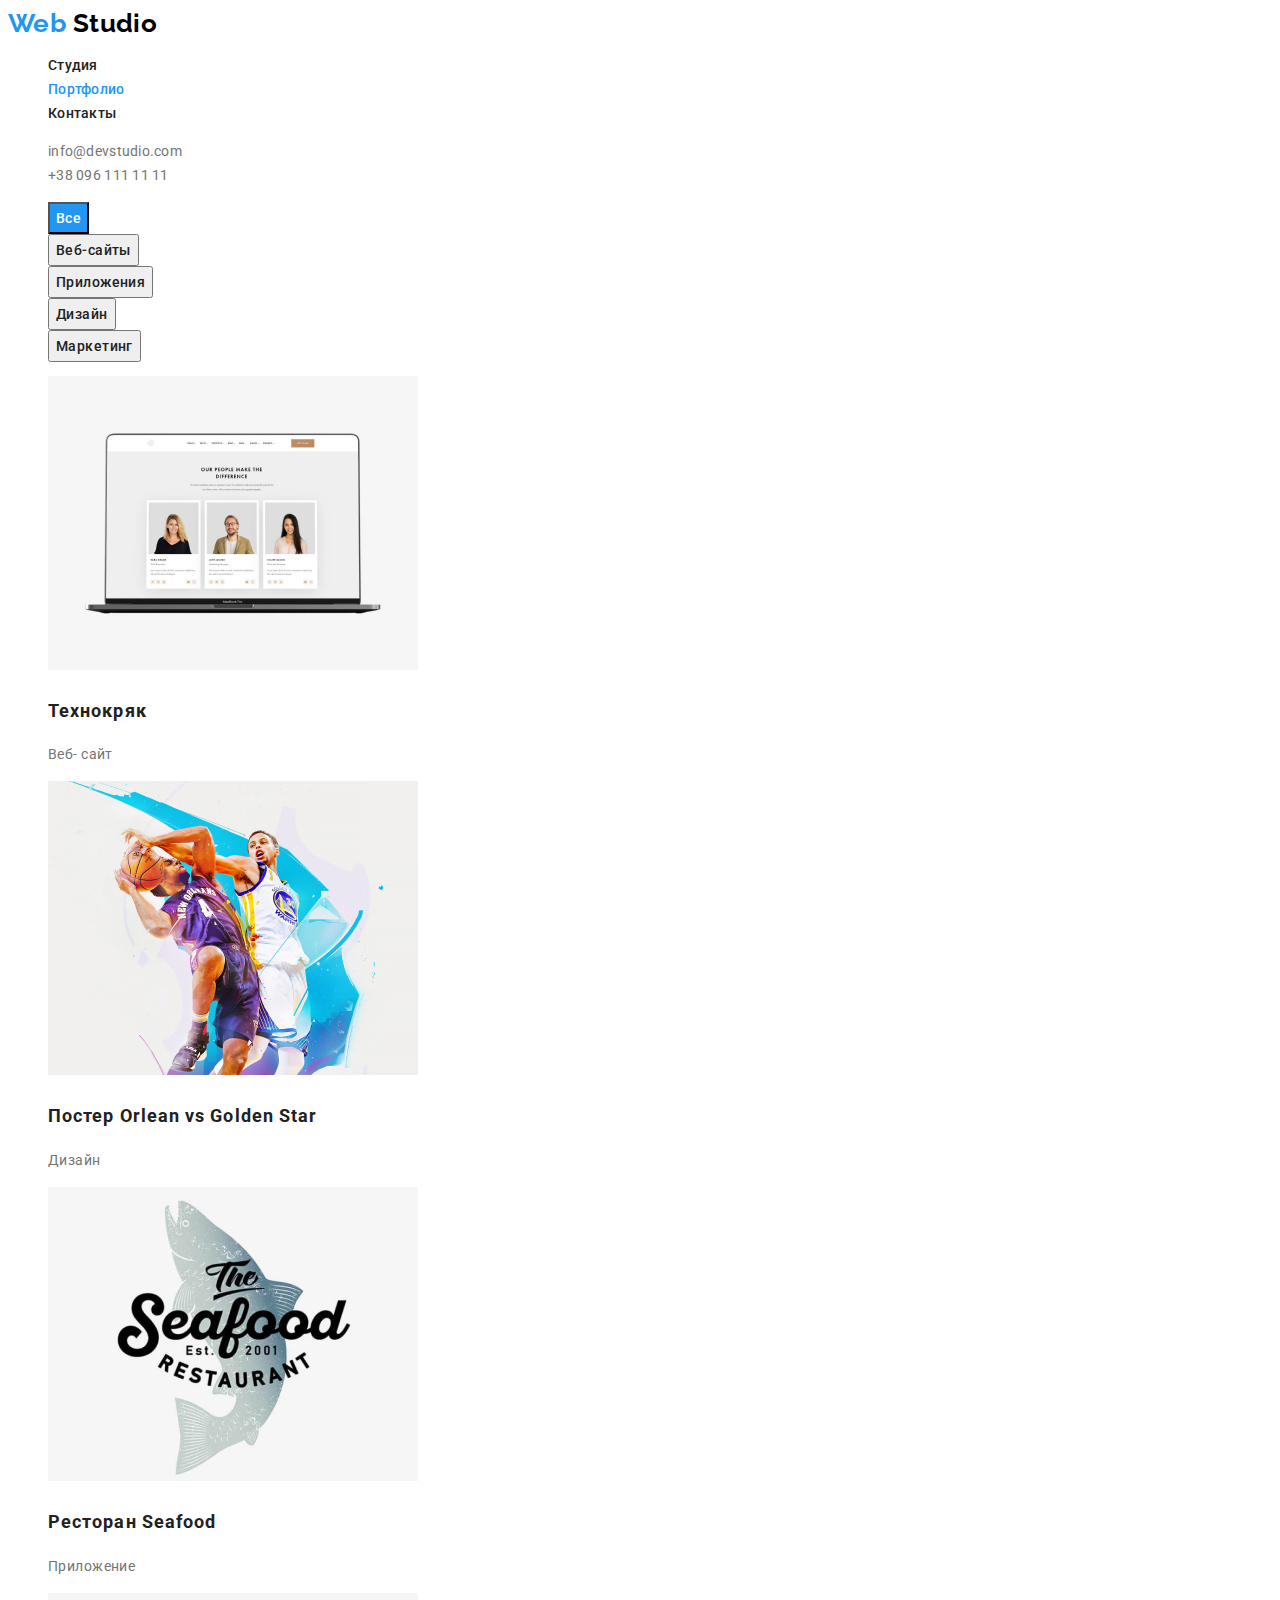
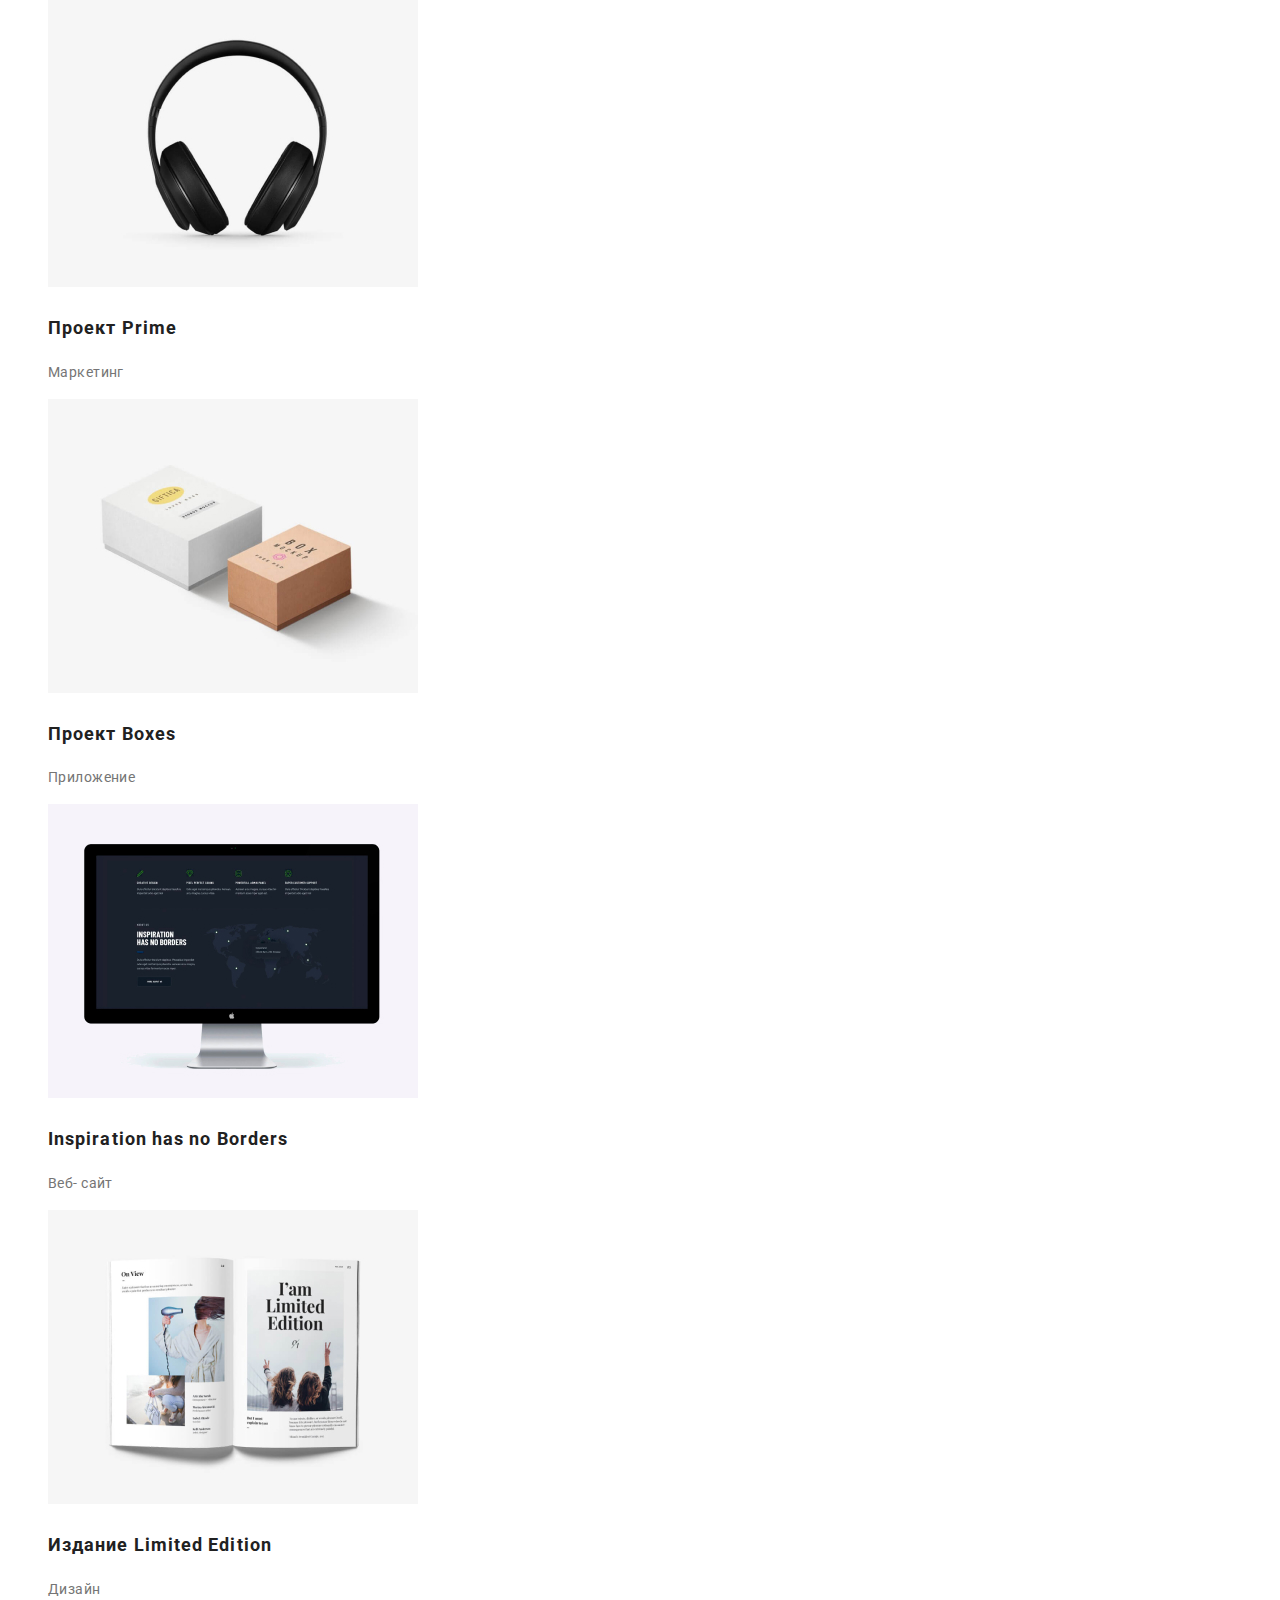
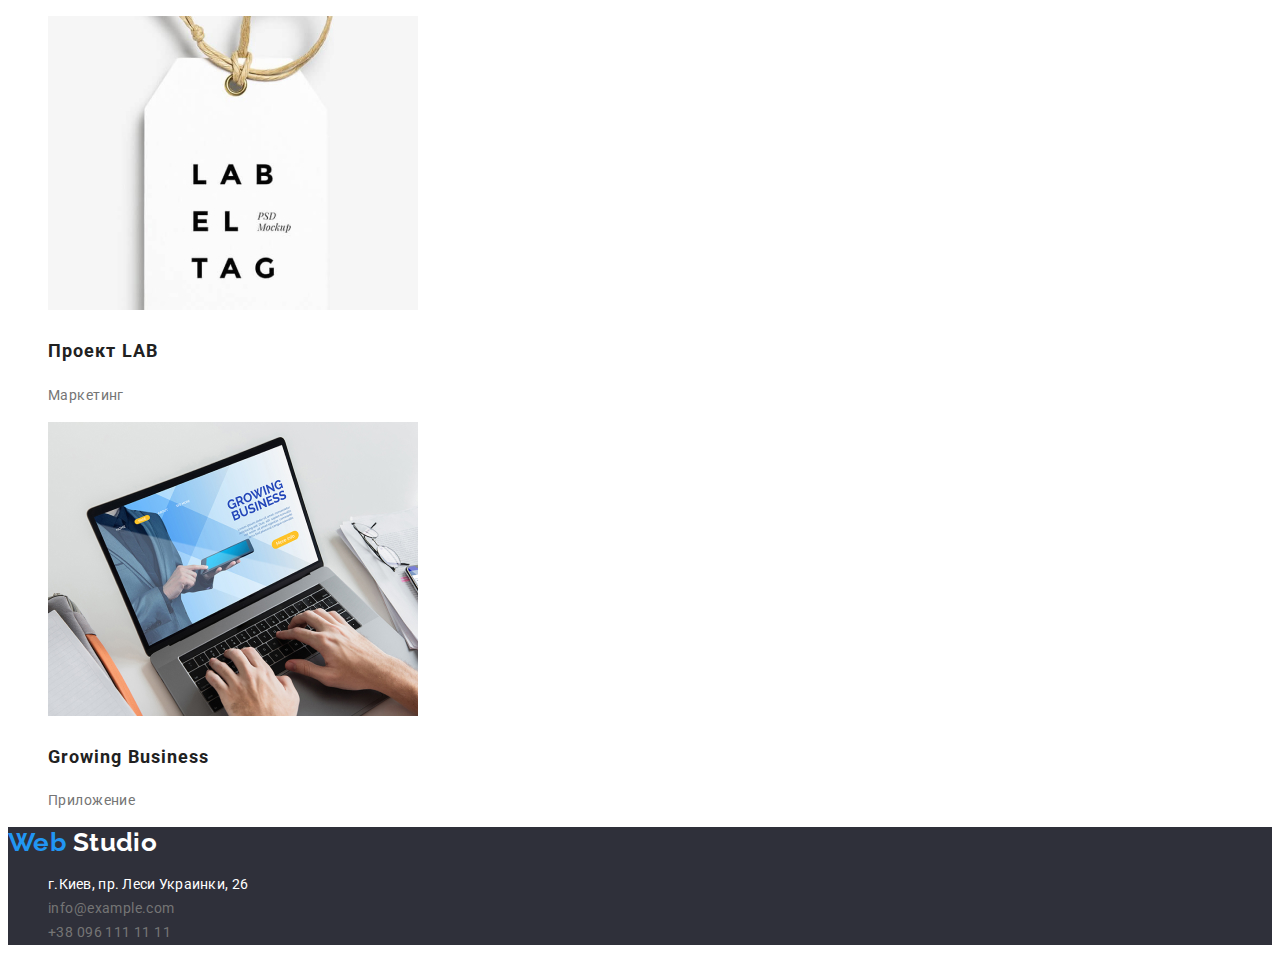
==== portfolio.html @ 03360851 "Initial commit" ====
<!DOCTYPE html>
<html lang="en">
	<head>
		<meta charset="UTF-8" />
		<meta http-equiv="X-UA-Compatible" content="IE=edge" />
		<meta name="viewport" content="width=device-width, initial-scale=1.0" />
		<title>Document</title>
		<link rel="preconnect" href="https://fonts.googleapis.com" />
		<link rel="preconnect" href="https://fonts.gstatic.com" crossorigin />
		<link href="https://fonts.googleapis.com/css2?family=Roboto:wght@400;500;700;900&display=swap" rel="stylesheet" />
		<link rel="preconnect" href="https://fonts.googleapis.com" />
		<link rel="preconnect" href="https://fonts.gstatic.com" crossorigin />
		<link href="https://fonts.googleapis.com/css2?family=Raleway:wght@700&display=swap" rel="stylesheet" />
		<link rel="stylesheet" href="./styles/styles.css" />
	</head>

	<body>
		<!-- Header -->
		<header class="header">
			<nav>
				<a class="logo" href="./index.html">
					<span class="logo-cl">Web</span>
					Studio
				</a>

				<ul class="header-list">
					<li class="header-item">
						<a class="header-link" href="./index.html">Студия</a>
					</li>
					<li class="header-item">
						<a class="header-link current" href="./portfolio.html">Портфолио</a>
					</li>
					<li class="header-item">
						<a class="header-link" href="">Контакты</a>
					</li>
				</ul>
			</nav>
			<ul class="list-contact">
				<li class="contact-link">
					<a class="link" href="mailto:info@devstudio.com">info@devstudio.com</a>
				</li>
				<li class="contact-tel">
					<a class="link" href="tel:+380961111111">+38 096 111 11 11</a>
				</li>
			</ul>
		</header>
		<main>
			<!-- Filter -->
			<section class="filter">
				<h1 hidden>Наши работы</h1>
				<ul class="filter-list">
					<li>
						<button class="filter-btn current" type="button">Все</button>
					</li>
					<li>
						<button class="filter-btn" type="button">Веб-сайты</button>
					</li>
					<li>
						<button class="filter-btn" type="button">Приложения</button>
					</li>
					<li>
						<button class="filter-btn" type="button">Дизайн</button>
					</li>
					<li>
						<button class="filter-btn" type="button">Маркетинг</button>
					</li>
				</ul>

				<ul class="card-list">
					<li class="card-item">
						<article class="card-art">
							<img class="card-img" src="./images/portfolio/img-1.jpg" alt="ноутбук" />
							<h2 class="card-title">Технокряк</h2>
							<p class="card-text">
								Веб-
								<span class="ignor">сайт</span>
							</p>
						</article>
					</li>
					<li class="card-item">
						<article class="card-art">
							<img class="card-img" src="./images/portfolio/img-2.jpg" alt="постер" />
							<h2 class="card-title">
								Постер
								<span lang="en">
									Orlean
									<span class="ignor">vs</span>
									Golden Star
								</span>
							</h2>
							<p class="card-text">Дизайн</p>
						</article>
					</li>
					<li class="card-item">
						<article class="card-art">
							<img class="card-img" src="./images/portfolio/img-3.jpg" alt="рыба как логотип" />
							<h2 class="card-title">
								Ресторан
								<span lang="en">Seafood</span>
							</h2>
							<p class="card-text">Приложение</p>
						</article>
					</li>
					<li class="card-item">
						<article class="card-art">
							<img class="card-img" src="./images/portfolio/img-4.jpg" alt="наушники" />
							<h2 class="card-title">
								Проект
								<span lang="en">Prime</span>
							</h2>
							<p class="card-text">Маркетинг</p>
						</article>
					</li>
					<li class="card-item">
						<article class="card-art">
							<img class="card-img" src="./images/portfolio/img-5.jpg" alt="две коробочки" />
							<h2 class="card-title">
								Проект
								<span lang="en">Boxes</span>
							</h2>
							<p class="card-text">Приложение</p>
						</article>
					</li>
					<li class="card-item">
						<article class="card-art">
							<img class="card-img" src="./images/portfolio/img-6.jpg" alt="монитор" />
							<h2 class="card-title" lang="en">
								Inspiration
								<span class="ignor">has no</span>
								Borders
							</h2>
							<p class="card-text">
								Веб-
								<span class="ignor">сайт</span>
							</p>
						</article>
					</li>
					<li class="card-item">
						<article class="card-art">
							<img class="card-img" src="./images/portfolio/img-7.jpg" alt="книга" />
							<h2 class="card-title">
								Издание
								<span lang="en">Limited Edition</span>
							</h2>
							<p class="card-text">Дизайн</p>
						</article>
					</li>
					<li class="card-item">
						<article class="card-art">
							<img class="card-img" src="./images/portfolio/img-8.jpg" alt="медальон" />
							<h2 class="card-title">
								Проект
								<span lang="en">LAB</span>
							</h2>
							<p class="card-text">Маркетинг</p>
						</article>
					</li>
					<li class="card-item">
						<article class="card-art">
							<img class="card-img" src="./images/portfolio/img-9.jpg" alt="нетбук" />
							<h2 class="card-title" lang="en">Growing Business</h2>
							<p class="card-text">Приложение</p>
						</article>
					</li>
				</ul>
			</section>
		</main>
		<!-- Footer -->
		<footer class="footer">
			<a class="logo" href="./index.html">
				<span class="logo-cl">Web</span>
				Studio
			</a>
			<!-- Contacts -->
			<address class="contact">
				<ul class="list">
					<li class="item">
						<a
							class="link-map"
							href="https://goo.gl/maps/piqngm7oDQpEDh6u6"
							target="_blank"
							rel="noopener nofollow noreferrer"
						>
							г.Киев, пр. Леси Украинки, 26
						</a>
					</li>
					<li class="item">
						<a class="link" href="mailto:info@example.com">info@example.com</a>
					</li>
					<li class="item">
						<a class="link" href="tel:+380961111111">+38 096 111 11 11</a>
					</li>
				</ul>
			</address>
		</footer>
	</body>
</html>
---- styles/styles.css ----
/* Fonts */
:root 
{
    --main-font: 'Roboto', sans-serif;
    --secondary-font: 'Raleway', sans-serif;
    --main-font-size: 14px;
    --accent-txt-color: #2196F3;
    --logo-txt-color: #000000;
    --subtitle-txt: #212121;
    --primary-txt-color: #757575;
    --hero-bcg: #2F303A;
    --background: #F5F4FA;
    --bcg-color: #FFFFFF;
}

body 
{
    font-family: var(--main-font), sans-serif;
    font-size: var(--main-font-size);
    letter-spacing: 0.03em;
    line-height: 1.71;
}
/* Header */
.header-item, .contact-link, .contact-tel 
{
    text-decoration: none;
    list-style: none;
}
/* logo */
.logo
{
    font-family: var(--secondary-font), sans-serif;
    font-weight: 700;
    font-size: 26px;
    line-height: 1.19;
    text-transform: capitalize;
    text-decoration: none;
    color: var(--logo-txt-color);
}

.header.logo, .footer>.logo 
{
    color: var(--bcg-color);
}

.logo-cl 
{
    color: var(--accent-txt-color);
}

/* Header */
.header-link.current
{
    letter-spacing: 0.02em;
    color: var(--accent-txt-color);
}

.header-link 
{
    text-decoration: none;
    text-transform: capitalize;
    font-weight: 500;
    line-height: 1.14;
    letter-spacing: 0.02em;
    color: var(--subtitle-txt);
    
}
.header-link:hover,
.header-link:focus 
{
    color: var(--accent-txt-color);
}

/* link to page */
.link, .card-text 
{
    color: var(--primary-txt-color);
}

.link, .link-map
{
    font-style: normal;
    font-size: 14px;
    letter-spacing: 0.02em;
    line-height: 1.71;
    text-decoration: none;
}
.item>.link {letter-spacing: 0.03em;}
.link-map 
{
    color: var(--bcg-color); 
}

.link:hover, .link:focus, .link-map:hover, .link-map:focus
{  color: var(--accent-txt-color);
}
/* Block Hero */
.hero 
{
    background-color: var(--hero-bcg);
}
.hero-title 
{
    font-weight: 900;
    font-size: 44px;
    line-height: 1.36;
    text-align: center;
    text-transform: uppercase;
    letter-spacing: 0.06em;
    color: var(--bcg-color);
}


.button 
{
    align-items: center;
    text-align: center;
    cursor: pointer;
    font-family: inherit;
    font-weight: 700;
    font-size: 16px;
    line-height: 1.88;
    letter-spacing: 0.06em;
    background-color: var(--background); 
    color: var(--subtitle-txt);
}
.button.primary
{
    color: var(--bcg-color);
    background-color: var(--accent-txt-color);
}
.button.primary:hover, .button-primary:focus
{
    background-color: #188CE8;
}

/* Benefits */
.work-title, .command-title
{
    font-weight: 700;
    font-size: 36px;
    line-height: 1.17;
    text-align: center;
    color: var(--subtitle-txt);
}

.section-title 
{
    font-weight: 700;
    line-height: 1.14;
    text-transform: uppercase;
    color: var(--subtitle-txt); 
}

.section-item .text 
{   
    color: var(--primary-txt-color);
}
.command-item .subtitle {
    font-weight: 500;
    font-size: 16px;
    line-height: 1.19;
    text-transform: capitalize;
    color: var(--subtitle-txt);
}
.command-item .text 
{
    font-size: 16px;
    line-height: 1.19;
    color: var(--primary-txt-color);
}

.section-list, .work-list, 
.command-list, .header-list, 
.filter-list, .card-list, .list 
{
    list-style: none;
}

/* Filter on page two */
.filter-btn.current,
.filter-btn:hover,
.filter-btn:focus {
    letter-spacing: 0.02em;
    color: var(--bcg-color);
    background-color: var(--accent-txt-color);
}
.filter-btn
{
    cursor: pointer;
    text-transform: capitalize;
    color: var(--subtitle-txt);
}
.filter-btn,
.card-title .ignor,
.card-text .ignor 
{
    text-transform: none;
}
.filter-btn
{
    font-family: var(--main-font), sans-serif;
    font-weight: 500;
    font-size: var(--main-font-size);
    line-height: 26px;
    text-align: center;
    letter-spacing: 0.03em;;
}
.card-title 
{
    font-weight: 700;
    font-size: 18px;
    line-height: 2;
    text-transform: capitalize;
    letter-spacing: 0.06em;
    color: var(--subtitle-txt);
}
.card-text 
{
    text-transform: capitalize;
}

.filter-btn:hover,
.filter-btn:focus 
{
    text-transform: capitalize;
    background: var(--accent-txt-color);
    color: var(--bcg-color);
}
/* Footer */
.footer 
{
    background-color: var(--hero-bcg);
}
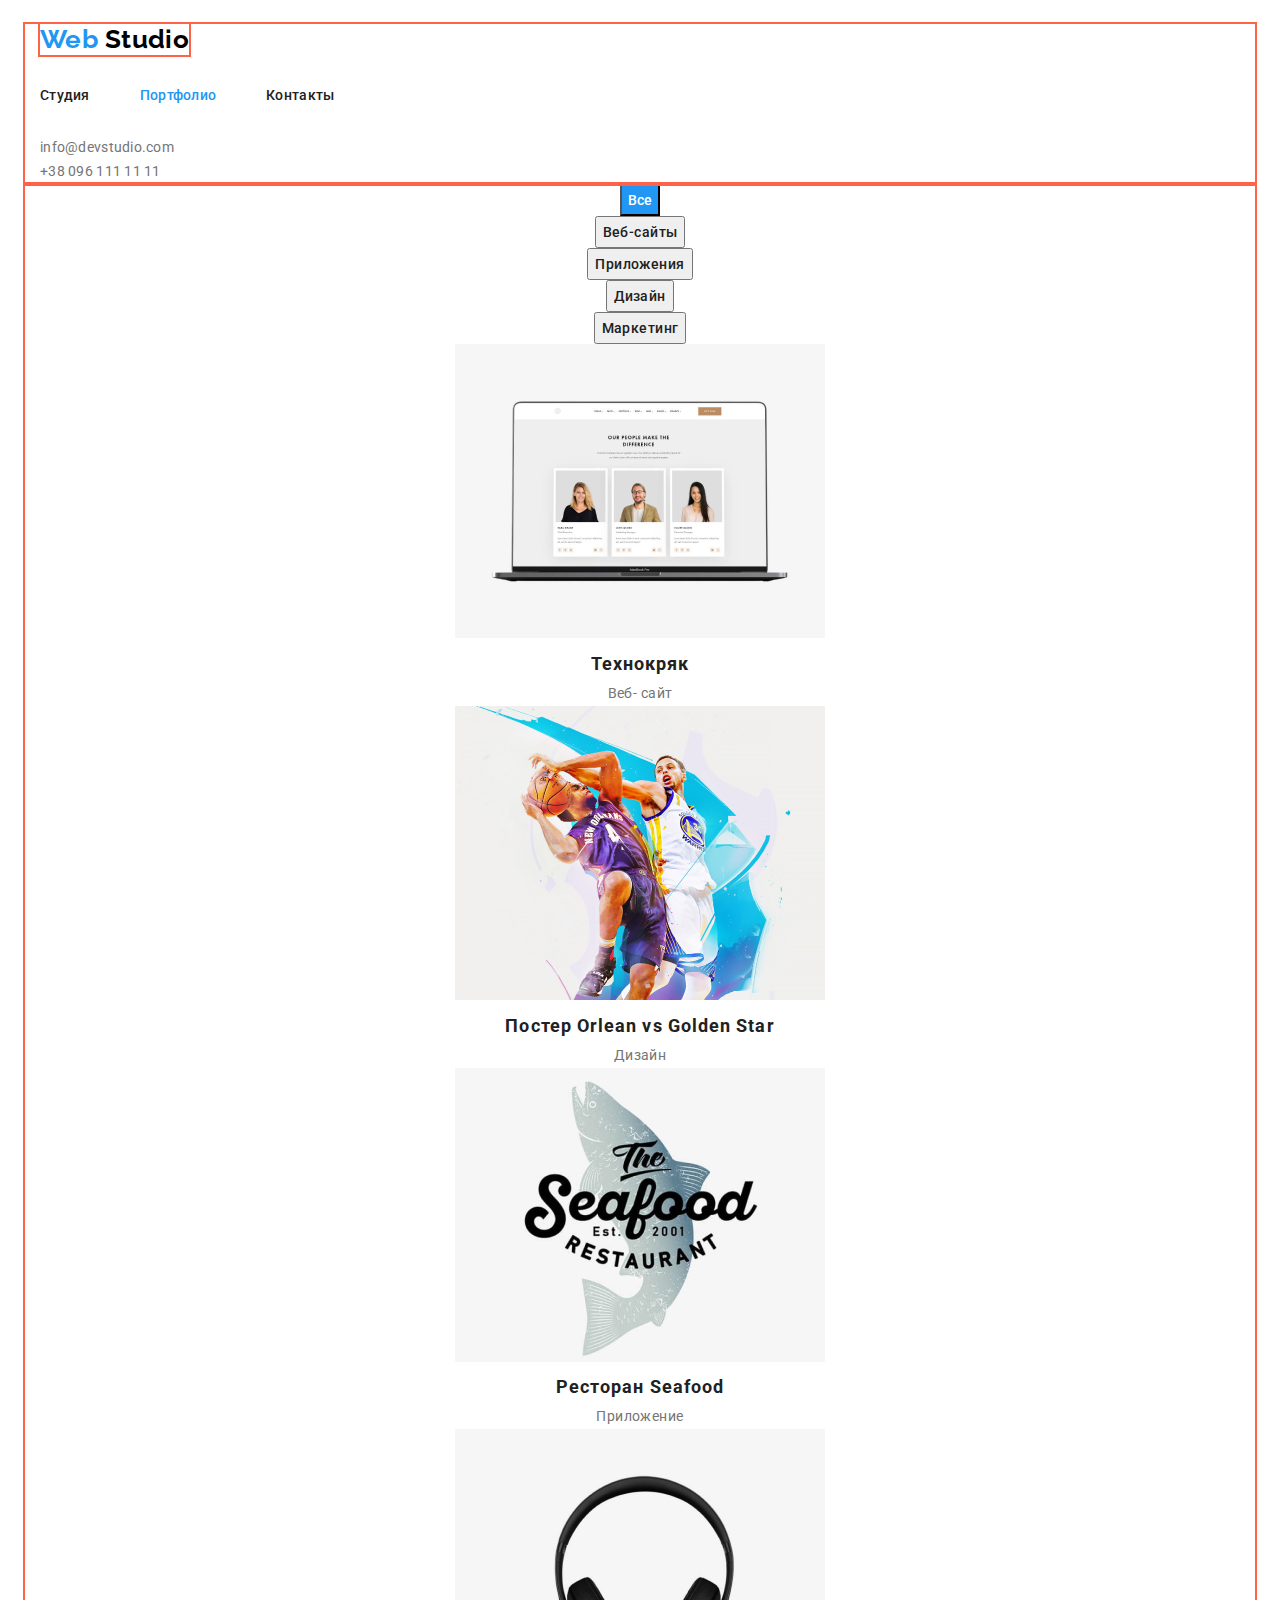
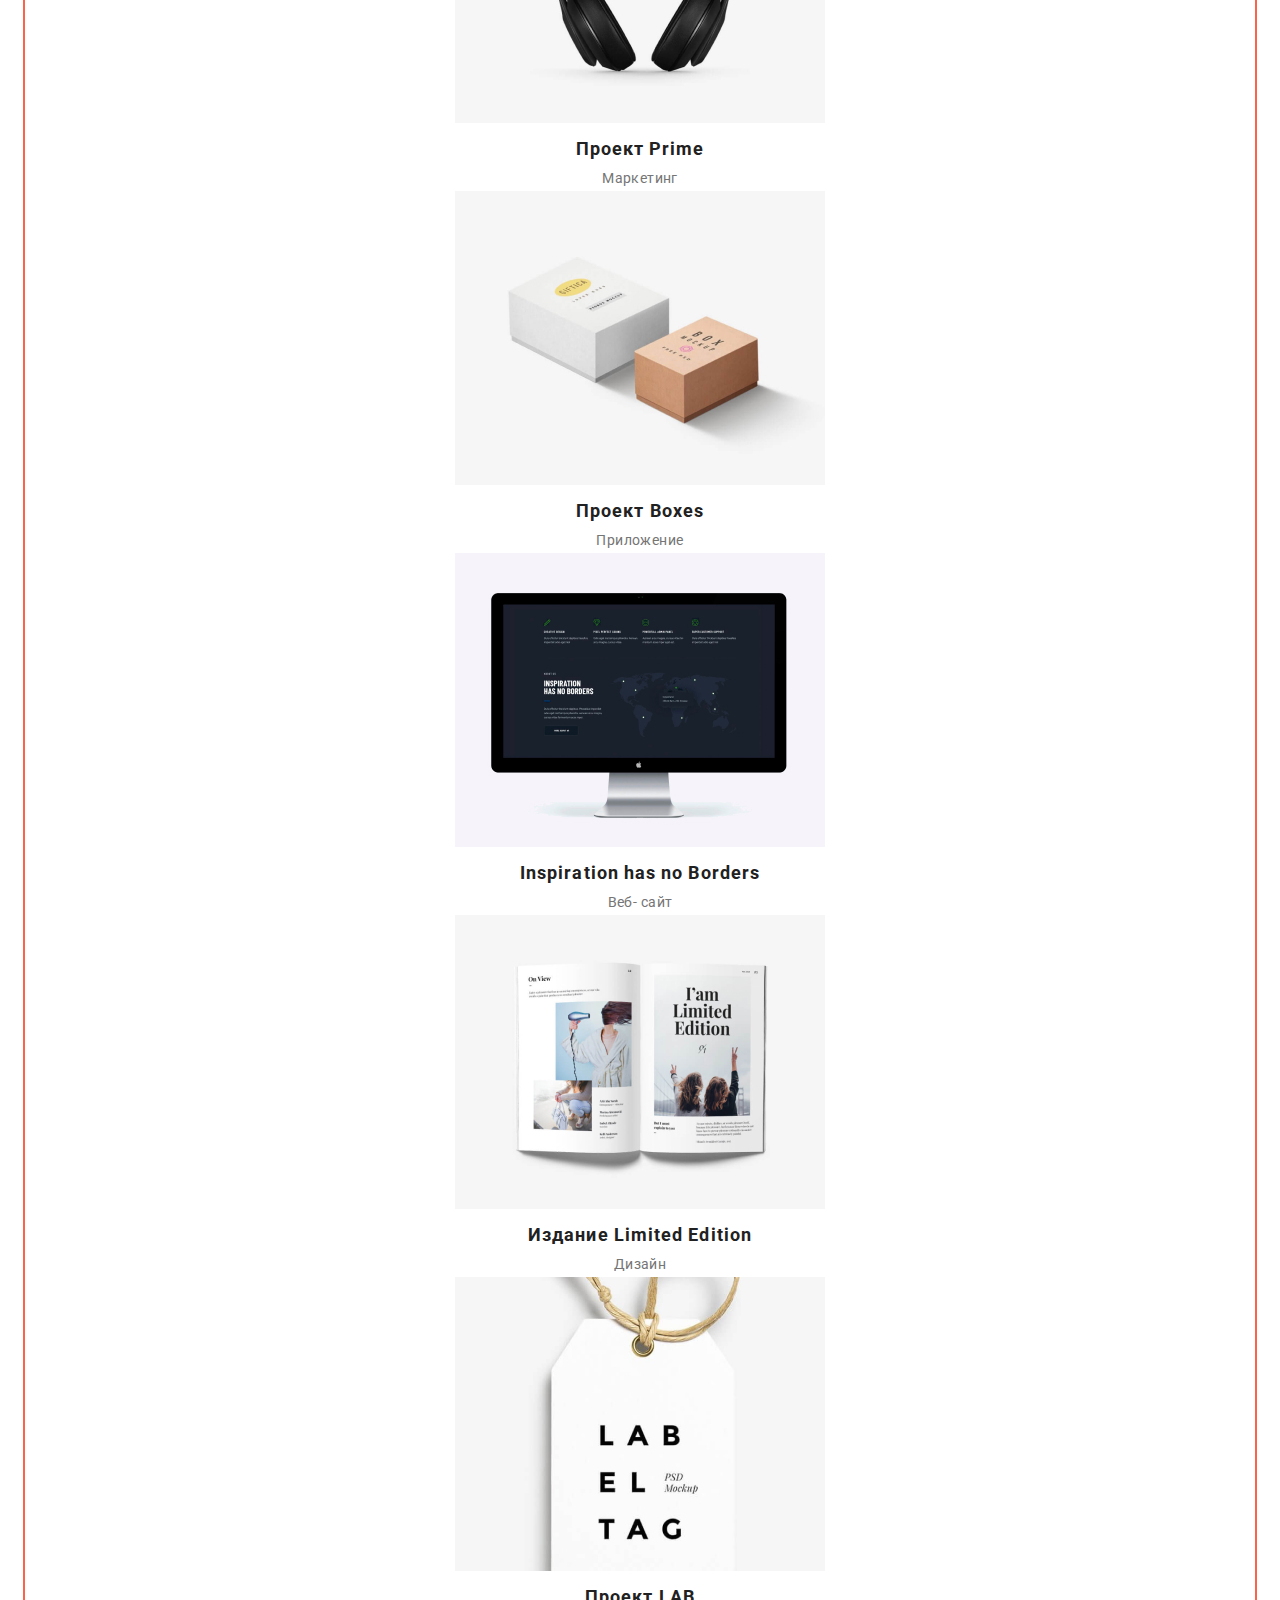
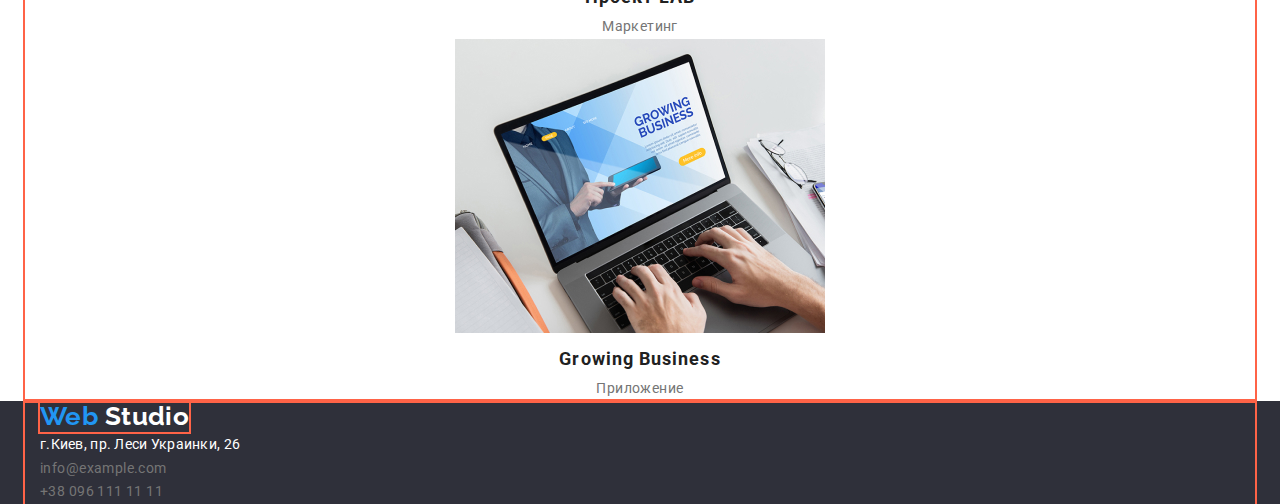
==== commit a8757da6: "дз4 половина" ====
--- a/portfolio.html
+++ b/portfolio.html
@@ -17,181 +17,187 @@
 	<body>
 		<!-- Header -->
 		<header class="header">
-			<nav>
+			<div class="container-logo">
+				<nav>
+					<a class="logo" href="./index.html">
+						<span class="logo-cl">Web</span>
+						Studio
+					</a>
+
+					<ul class="header-list">
+						<li class="header-item">
+							<a class="header-link" href="./index.html">Студия</a>
+						</li>
+						<li class="header-item">
+							<a class="header-link current" href="./portfolio.html">Портфолио</a>
+						</li>
+						<li class="header-item">
+							<a class="header-link" href="">Контакты</a>
+						</li>
+					</ul>
+				</nav>
+				<ul class="list-contact">
+					<li class="contact-link">
+						<a class="link" href="mailto:info@devstudio.com">info@devstudio.com</a>
+					</li>
+					<li class="contact-tel">
+						<a class="link" href="tel:+380961111111">+38 096 111 11 11</a>
+					</li>
+				</ul>
+			</div>
+		</header>
+		<main>
+			<!-- Filter -->
+			<section class="filter">
+				<div class="container">
+					<h1 hidden>Наши работы</h1>
+					<ul class="filter-list">
+						<li>
+							<button class="filter-btn current" type="button">Все</button>
+						</li>
+						<li>
+							<button class="filter-btn" type="button">Веб-сайты</button>
+						</li>
+						<li>
+							<button class="filter-btn" type="button">Приложения</button>
+						</li>
+						<li>
+							<button class="filter-btn" type="button">Дизайн</button>
+						</li>
+						<li>
+							<button class="filter-btn" type="button">Маркетинг</button>
+						</li>
+					</ul>
+
+					<ul class="card-list">
+						<li class="card-item">
+							<article class="card-art">
+								<img class="card-img" src="./images/portfolio/img-1.jpg" alt="ноутбук" />
+								<h2 class="card-title">Технокряк</h2>
+								<p class="card-text">
+									Веб-
+									<span class="ignor">сайт</span>
+								</p>
+							</article>
+						</li>
+						<li class="card-item">
+							<article class="card-art">
+								<img class="card-img" src="./images/portfolio/img-2.jpg" alt="постер" />
+								<h2 class="card-title">
+									Постер
+									<span lang="en">
+										Orlean
+										<span class="ignor">vs</span>
+										Golden Star
+									</span>
+								</h2>
+								<p class="card-text">Дизайн</p>
+							</article>
+						</li>
+						<li class="card-item">
+							<article class="card-art">
+								<img class="card-img" src="./images/portfolio/img-3.jpg" alt="рыба как логотип" />
+								<h2 class="card-title">
+									Ресторан
+									<span lang="en">Seafood</span>
+								</h2>
+								<p class="card-text">Приложение</p>
+							</article>
+						</li>
+						<li class="card-item">
+							<article class="card-art">
+								<img class="card-img" src="./images/portfolio/img-4.jpg" alt="наушники" />
+								<h2 class="card-title">
+									Проект
+									<span lang="en">Prime</span>
+								</h2>
+								<p class="card-text">Маркетинг</p>
+							</article>
+						</li>
+						<li class="card-item">
+							<article class="card-art">
+								<img class="card-img" src="./images/portfolio/img-5.jpg" alt="две коробочки" />
+								<h2 class="card-title">
+									Проект
+									<span lang="en">Boxes</span>
+								</h2>
+								<p class="card-text">Приложение</p>
+							</article>
+						</li>
+						<li class="card-item">
+							<article class="card-art">
+								<img class="card-img" src="./images/portfolio/img-6.jpg" alt="монитор" />
+								<h2 class="card-title" lang="en">
+									Inspiration
+									<span class="ignor">has no</span>
+									Borders
+								</h2>
+								<p class="card-text">
+									Веб-
+									<span class="ignor">сайт</span>
+								</p>
+							</article>
+						</li>
+						<li class="card-item">
+							<article class="card-art">
+								<img class="card-img" src="./images/portfolio/img-7.jpg" alt="книга" />
+								<h2 class="card-title">
+									Издание
+									<span lang="en">Limited Edition</span>
+								</h2>
+								<p class="card-text">Дизайн</p>
+							</article>
+						</li>
+						<li class="card-item">
+							<article class="card-art">
+								<img class="card-img" src="./images/portfolio/img-8.jpg" alt="медальон" />
+								<h2 class="card-title">
+									Проект
+									<span lang="en">LAB</span>
+								</h2>
+								<p class="card-text">Маркетинг</p>
+							</article>
+						</li>
+						<li class="card-item">
+							<article class="card-art">
+								<img class="card-img" src="./images/portfolio/img-9.jpg" alt="нетбук" />
+								<h2 class="card-title" lang="en">Growing Business</h2>
+								<p class="card-text">Приложение</p>
+							</article>
+						</li>
+					</ul>
+				</div>
+			</section>
+		</main>
+		<!-- Footer -->
+		<footer class="footer">
+			<div class="container-logo">
 				<a class="logo" href="./index.html">
 					<span class="logo-cl">Web</span>
 					Studio
 				</a>
-
-				<ul class="header-list">
-					<li class="header-item">
-						<a class="header-link" href="./index.html">Студия</a>
-					</li>
-					<li class="header-item">
-						<a class="header-link current" href="./portfolio.html">Портфолио</a>
-					</li>
-					<li class="header-item">
-						<a class="header-link" href="">Контакты</a>
-					</li>
-				</ul>
-			</nav>
-			<ul class="list-contact">
-				<li class="contact-link">
-					<a class="link" href="mailto:info@devstudio.com">info@devstudio.com</a>
-				</li>
-				<li class="contact-tel">
-					<a class="link" href="tel:+380961111111">+38 096 111 11 11</a>
-				</li>
-			</ul>
-		</header>
-		<main>
-			<!-- Filter -->
-			<section class="filter">
-				<h1 hidden>Наши работы</h1>
-				<ul class="filter-list">
-					<li>
-						<button class="filter-btn current" type="button">Все</button>
-					</li>
-					<li>
-						<button class="filter-btn" type="button">Веб-сайты</button>
-					</li>
-					<li>
-						<button class="filter-btn" type="button">Приложения</button>
-					</li>
-					<li>
-						<button class="filter-btn" type="button">Дизайн</button>
-					</li>
-					<li>
-						<button class="filter-btn" type="button">Маркетинг</button>
-					</li>
-				</ul>
-
-				<ul class="card-list">
-					<li class="card-item">
-						<article class="card-art">
-							<img class="card-img" src="./images/portfolio/img-1.jpg" alt="ноутбук" />
-							<h2 class="card-title">Технокряк</h2>
-							<p class="card-text">
-								Веб-
-								<span class="ignor">сайт</span>
-							</p>
-						</article>
-					</li>
-					<li class="card-item">
-						<article class="card-art">
-							<img class="card-img" src="./images/portfolio/img-2.jpg" alt="постер" />
-							<h2 class="card-title">
-								Постер
-								<span lang="en">
-									Orlean
-									<span class="ignor">vs</span>
-									Golden Star
-								</span>
-							</h2>
-							<p class="card-text">Дизайн</p>
-						</article>
-					</li>
-					<li class="card-item">
-						<article class="card-art">
-							<img class="card-img" src="./images/portfolio/img-3.jpg" alt="рыба как логотип" />
-							<h2 class="card-title">
-								Ресторан
-								<span lang="en">Seafood</span>
-							</h2>
-							<p class="card-text">Приложение</p>
-						</article>
-					</li>
-					<li class="card-item">
-						<article class="card-art">
-							<img class="card-img" src="./images/portfolio/img-4.jpg" alt="наушники" />
-							<h2 class="card-title">
-								Проект
-								<span lang="en">Prime</span>
-							</h2>
-							<p class="card-text">Маркетинг</p>
-						</article>
-					</li>
-					<li class="card-item">
-						<article class="card-art">
-							<img class="card-img" src="./images/portfolio/img-5.jpg" alt="две коробочки" />
-							<h2 class="card-title">
-								Проект
-								<span lang="en">Boxes</span>
-							</h2>
-							<p class="card-text">Приложение</p>
-						</article>
-					</li>
-					<li class="card-item">
-						<article class="card-art">
-							<img class="card-img" src="./images/portfolio/img-6.jpg" alt="монитор" />
-							<h2 class="card-title" lang="en">
-								Inspiration
-								<span class="ignor">has no</span>
-								Borders
-							</h2>
-							<p class="card-text">
-								Веб-
-								<span class="ignor">сайт</span>
-							</p>
-						</article>
-					</li>
-					<li class="card-item">
-						<article class="card-art">
-							<img class="card-img" src="./images/portfolio/img-7.jpg" alt="книга" />
-							<h2 class="card-title">
-								Издание
-								<span lang="en">Limited Edition</span>
-							</h2>
-							<p class="card-text">Дизайн</p>
-						</article>
-					</li>
-					<li class="card-item">
-						<article class="card-art">
-							<img class="card-img" src="./images/portfolio/img-8.jpg" alt="медальон" />
-							<h2 class="card-title">
-								Проект
-								<span lang="en">LAB</span>
-							</h2>
-							<p class="card-text">Маркетинг</p>
-						</article>
-					</li>
-					<li class="card-item">
-						<article class="card-art">
-							<img class="card-img" src="./images/portfolio/img-9.jpg" alt="нетбук" />
-							<h2 class="card-title" lang="en">Growing Business</h2>
-							<p class="card-text">Приложение</p>
-						</article>
-					</li>
-				</ul>
-			</section>
-		</main>
-		<!-- Footer -->
-		<footer class="footer">
-			<a class="logo" href="./index.html">
-				<span class="logo-cl">Web</span>
-				Studio
-			</a>
-			<!-- Contacts -->
-			<address class="contact">
-				<ul class="list">
-					<li class="item">
-						<a
-							class="link-map"
-							href="https://goo.gl/maps/piqngm7oDQpEDh6u6"
-							target="_blank"
-							rel="noopener nofollow noreferrer"
-						>
-							г.Киев, пр. Леси Украинки, 26
-						</a>
-					</li>
-					<li class="item">
-						<a class="link" href="mailto:info@example.com">info@example.com</a>
-					</li>
-					<li class="item">
-						<a class="link" href="tel:+380961111111">+38 096 111 11 11</a>
-					</li>
-				</ul>
-			</address>
+				<!-- Contacts -->
+				<address class="contact">
+					<ul class="list">
+						<li class="item">
+							<a
+								class="link-map"
+								href="https://goo.gl/maps/piqngm7oDQpEDh6u6"
+								target="_blank"
+								rel="noopener nofollow noreferrer"
+							>
+								г.Киев, пр. Леси Украинки, 26
+							</a>
+						</li>
+						<li class="item">
+							<a class="link" href="mailto:info@example.com">info@example.com</a>
+						</li>
+						<li class="item">
+							<a class="link" href="tel:+380961111111">+38 096 111 11 11</a>
+						</li>
+					</ul>
+				</address>
+			</div>
 		</footer>
 	</body>
 </html>
--- a/styles/styles.css
+++ b/styles/styles.css
@@ -15,12 +15,40 @@
 
 body 
 {
+    margin: 0;
     font-family: var(--main-font), sans-serif;
     font-size: var(--main-font-size);
     letter-spacing: 0.03em;
     line-height: 1.71;
 }
 /* Header */
+.header {
+    padding-top: 24px;
+    }
+.container, .container-logo
+{
+    width: 1200px;
+    margin-left: auto;
+    margin-right: auto;
+    padding-left: 15px;
+    padding-right: 15px;
+    text-align: center;
+
+    outline: 2px solid tomato;
+}
+
+.container-logo 
+{
+    text-align: left;
+}
+.container h1,
+h2,
+h3, p,
+ul, li:nth-last-of-type(-n+2) {
+    margin-top: 0px;
+    margin-bottom: 0px;
+}
+.list-contact {padding: 0%;}
 .header-item, .contact-link, .contact-tel 
 {
     text-decoration: none;
@@ -29,22 +57,28 @@
 /* logo */
 .logo
 {
+    display: inline-block;
+
     font-family: var(--secondary-font), sans-serif;
     font-weight: 700;
     font-size: 26px;
     line-height: 1.19;
     text-transform: capitalize;
     text-decoration: none;
+    
     color: var(--logo-txt-color);
-}
-
-.header.logo, .footer>.logo 
-{
-    color: var(--bcg-color);
+    outline: 2px solid tomato;
+}
+
+.header.logo, .footer .logo 
+{
+    color: var(--bcg-color);
+    
 }
 
 .logo-cl 
 {
+    
     color: var(--accent-txt-color);
 }
 
@@ -57,11 +91,16 @@
 
 .header-link 
 {
+    display: block;
+    padding-top: 32px;
+    padding-bottom: 32px;
+
     text-decoration: none;
     text-transform: capitalize;
     font-weight: 500;
     line-height: 1.14;
     letter-spacing: 0.02em;
+
     color: var(--subtitle-txt);
     
 }
@@ -97,22 +136,35 @@
 /* Block Hero */
 .hero 
 {
+    padding-top: 200px;
+    padding-bottom: 200px;
     background-color: var(--hero-bcg);
 }
 .hero-title 
 {
+    outline: 2px solid tomato;
+    display: block;
+    width: 696px;
+    margin-left: auto;
+    margin-right: auto;
     font-weight: 900;
     font-size: 44px;
     line-height: 1.36;
     text-align: center;
     text-transform: uppercase;
     letter-spacing: 0.06em;
+    margin-bottom: 30px;
     color: var(--bcg-color);
 }
 
 
 .button 
 {
+    display: inline-block;
+    border-radius: 4px;
+    min-width: 200px;
+    height: 50px;
+    padding: 10px 32px;
     align-items: center;
     text-align: center;
     cursor: pointer;
@@ -126,6 +178,7 @@
 }
 .button.primary
 {
+    margin-top: 30px;
     color: var(--bcg-color);
     background-color: var(--accent-txt-color);
 }
@@ -174,8 +227,21 @@
 .command-list, .header-list, 
 .filter-list, .card-list, .list 
 {
+    padding: 0px;
     list-style: none;
 }
+.header-list 
+{
+    display: flex;
+}
+.header-list .header-item + .header-item 
+{
+    margin-left: 50px;
+}
+/* .header-item {
+    outline: 2px solid tomato;
+
+} */
 
 /* Filter on page two */
 .filter-btn.current,
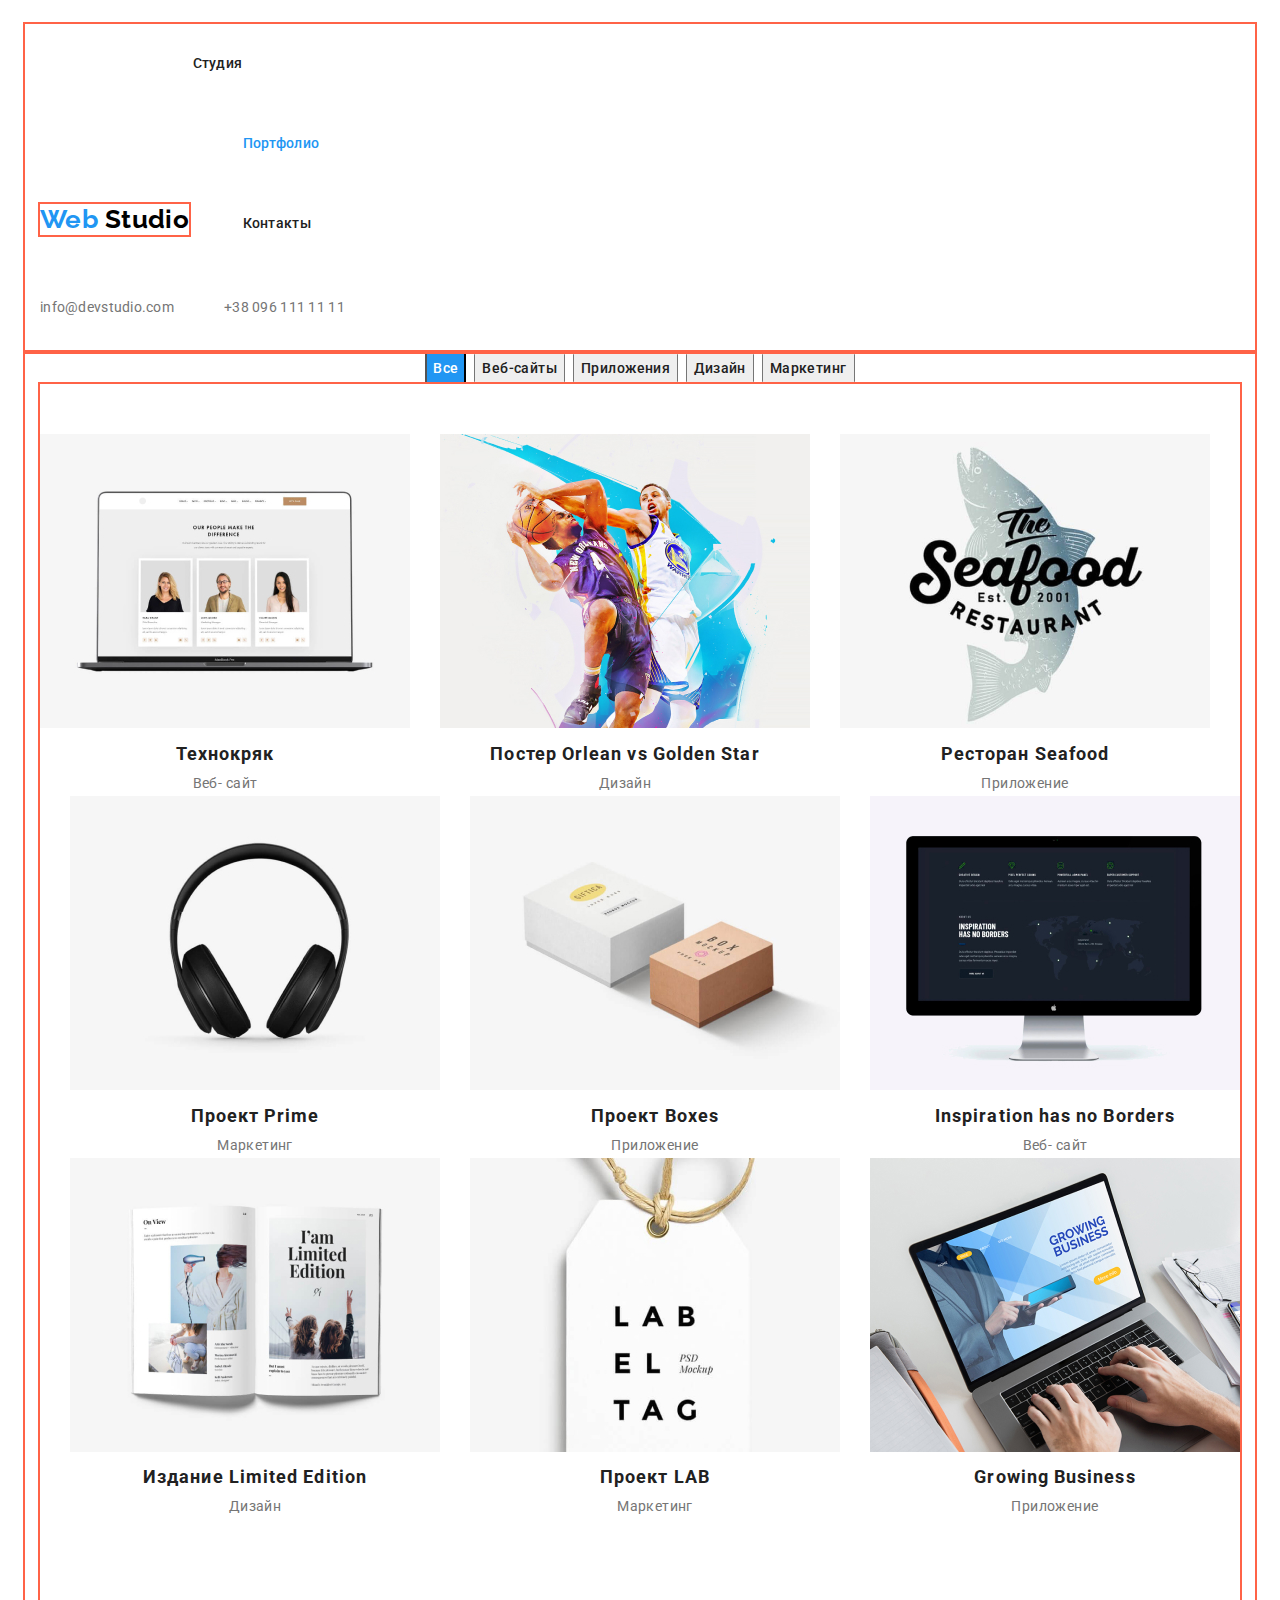
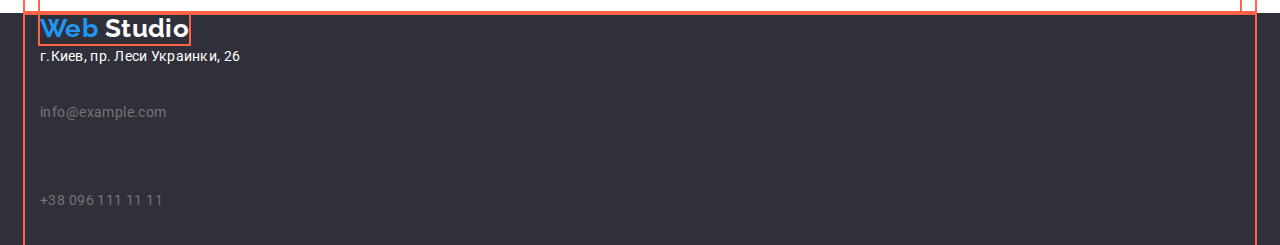
==== commit 2c9cfef5: "дз3 половина" ====
--- a/portfolio.html
+++ b/portfolio.html
@@ -50,122 +50,125 @@
 			<!-- Filter -->
 			<section class="filter">
 				<div class="container">
-					<h1 hidden>Наши работы</h1>
-					<ul class="filter-list">
-						<li>
-							<button class="filter-btn current" type="button">Все</button>
-						</li>
-						<li>
-							<button class="filter-btn" type="button">Веб-сайты</button>
-						</li>
-						<li>
-							<button class="filter-btn" type="button">Приложения</button>
-						</li>
-						<li>
-							<button class="filter-btn" type="button">Дизайн</button>
-						</li>
-						<li>
-							<button class="filter-btn" type="button">Маркетинг</button>
-						</li>
-					</ul>
-
-					<ul class="card-list">
-						<li class="card-item">
-							<article class="card-art">
-								<img class="card-img" src="./images/portfolio/img-1.jpg" alt="ноутбук" />
-								<h2 class="card-title">Технокряк</h2>
-								<p class="card-text">
-									Веб-
-									<span class="ignor">сайт</span>
-								</p>
-							</article>
-						</li>
-						<li class="card-item">
-							<article class="card-art">
-								<img class="card-img" src="./images/portfolio/img-2.jpg" alt="постер" />
-								<h2 class="card-title">
-									Постер
-									<span lang="en">
-										Orlean
-										<span class="ignor">vs</span>
-										Golden Star
-									</span>
-								</h2>
-								<p class="card-text">Дизайн</p>
-							</article>
-						</li>
-						<li class="card-item">
-							<article class="card-art">
-								<img class="card-img" src="./images/portfolio/img-3.jpg" alt="рыба как логотип" />
-								<h2 class="card-title">
-									Ресторан
-									<span lang="en">Seafood</span>
-								</h2>
-								<p class="card-text">Приложение</p>
-							</article>
-						</li>
-						<li class="card-item">
-							<article class="card-art">
-								<img class="card-img" src="./images/portfolio/img-4.jpg" alt="наушники" />
-								<h2 class="card-title">
-									Проект
-									<span lang="en">Prime</span>
-								</h2>
-								<p class="card-text">Маркетинг</p>
-							</article>
-						</li>
-						<li class="card-item">
-							<article class="card-art">
-								<img class="card-img" src="./images/portfolio/img-5.jpg" alt="две коробочки" />
-								<h2 class="card-title">
-									Проект
-									<span lang="en">Boxes</span>
-								</h2>
-								<p class="card-text">Приложение</p>
-							</article>
-						</li>
-						<li class="card-item">
-							<article class="card-art">
-								<img class="card-img" src="./images/portfolio/img-6.jpg" alt="монитор" />
-								<h2 class="card-title" lang="en">
-									Inspiration
-									<span class="ignor">has no</span>
-									Borders
-								</h2>
-								<p class="card-text">
-									Веб-
-									<span class="ignor">сайт</span>
-								</p>
-							</article>
-						</li>
-						<li class="card-item">
-							<article class="card-art">
-								<img class="card-img" src="./images/portfolio/img-7.jpg" alt="книга" />
-								<h2 class="card-title">
-									Издание
-									<span lang="en">Limited Edition</span>
-								</h2>
-								<p class="card-text">Дизайн</p>
-							</article>
-						</li>
-						<li class="card-item">
-							<article class="card-art">
-								<img class="card-img" src="./images/portfolio/img-8.jpg" alt="медальон" />
-								<h2 class="card-title">
-									Проект
-									<span lang="en">LAB</span>
-								</h2>
-								<p class="card-text">Маркетинг</p>
-							</article>
-						</li>
-						<li class="card-item">
-							<article class="card-art">
-								<img class="card-img" src="./images/portfolio/img-9.jpg" alt="нетбук" />
-								<h2 class="card-title" lang="en">Growing Business</h2>
-								<p class="card-text">Приложение</p>
-							</article>
-						</li>
-					</ul>
+					<div>
+						<h1 hidden>Наши работы</h1>
+						<ul class="filter-list">
+							<li class="item-btn">
+								<button class="filter-btn current" type="button">Все</button>
+							</li>
+							<li class="item-btn">
+								<button class="filter-btn" type="button">Веб-сайты</button>
+							</li>
+							<li class="item-btn">
+								<button class="filter-btn" type="button">Приложения</button>
+							</li>
+							<li class="item-btn">
+								<button class="filter-btn" type="button">Дизайн</button>
+							</li>
+							<li class="item-btn">
+								<button class="filter-btn" type="button">Маркетинг</button>
+							</li>
+						</ul>
+					</div>
+					<div class="cont">
+						<ul class="card-list">
+							<li class="card-item">
+								<article class="card-art">
+									<img class="card-img" src="./images/portfolio/img-1.jpg" alt="ноутбук" />
+									<h2 class="card-title">Технокряк</h2>
+									<p class="card-text">
+										Веб-
+										<span class="ignor">сайт</span>
+									</p>
+								</article>
+							</li>
+							<li class="card-item">
+								<article class="card-art">
+									<img class="card-img" src="./images/portfolio/img-2.jpg" alt="постер" />
+									<h2 class="card-title">
+										Постер
+										<span lang="en">
+											Orlean
+											<span class="ignor">vs</span>
+											Golden Star
+										</span>
+									</h2>
+									<p class="card-text">Дизайн</p>
+								</article>
+							</li>
+							<li class="card-item">
+								<article class="card-art">
+									<img class="card-img" src="./images/portfolio/img-3.jpg" alt="рыба как логотип" />
+									<h2 class="card-title">
+										Ресторан
+										<span lang="en">Seafood</span>
+									</h2>
+									<p class="card-text">Приложение</p>
+								</article>
+							</li>
+							<li class="card-item">
+								<article class="card-art">
+									<img class="card-img" src="./images/portfolio/img-4.jpg" alt="наушники" />
+									<h2 class="card-title">
+										Проект
+										<span lang="en">Prime</span>
+									</h2>
+									<p class="card-text">Маркетинг</p>
+								</article>
+							</li>
+							<li class="card-item">
+								<article class="card-art">
+									<img class="card-img" src="./images/portfolio/img-5.jpg" alt="две коробочки" />
+									<h2 class="card-title">
+										Проект
+										<span lang="en">Boxes</span>
+									</h2>
+									<p class="card-text">Приложение</p>
+								</article>
+							</li>
+							<li class="card-item">
+								<article class="card-art">
+									<img class="card-img" src="./images/portfolio/img-6.jpg" alt="монитор" />
+									<h2 class="card-title" lang="en">
+										Inspiration
+										<span class="ignor">has no</span>
+										Borders
+									</h2>
+									<p class="card-text">
+										Веб-
+										<span class="ignor">сайт</span>
+									</p>
+								</article>
+							</li>
+							<li class="card-item">
+								<article class="card-art">
+									<img class="card-img" src="./images/portfolio/img-7.jpg" alt="книга" />
+									<h2 class="card-title">
+										Издание
+										<span lang="en">Limited Edition</span>
+									</h2>
+									<p class="card-text">Дизайн</p>
+								</article>
+							</li>
+							<li class="card-item">
+								<article class="card-art">
+									<img class="card-img" src="./images/portfolio/img-8.jpg" alt="медальон" />
+									<h2 class="card-title">
+										Проект
+										<span lang="en">LAB</span>
+									</h2>
+									<p class="card-text">Маркетинг</p>
+								</article>
+							</li>
+							<li class="card-item">
+								<article class="card-art">
+									<img class="card-img" src="./images/portfolio/img-9.jpg" alt="нетбук" />
+									<h2 class="card-title" lang="en">Growing Business</h2>
+									<p class="card-text">Приложение</p>
+								</article>
+							</li>
+						</ul>
+					</div>
 				</div>
 			</section>
 		</main>
--- a/styles/styles.css
+++ b/styles/styles.css
@@ -48,7 +48,10 @@
     margin-top: 0px;
     margin-bottom: 0px;
 }
-.list-contact {padding: 0%;}
+.list-contact 
+{
+    display: flex;
+    padding: 0%;}
 .header-item, .contact-link, .contact-tel 
 {
     text-decoration: none;
@@ -73,12 +76,10 @@
 .header.logo, .footer .logo 
 {
     color: var(--bcg-color);
-    
-}
+    }
 
 .logo-cl 
 {
-    
     color: var(--accent-txt-color);
 }
 
@@ -114,6 +115,13 @@
 .link, .card-text 
 {
     color: var(--primary-txt-color);
+}
+
+.link 
+{
+    display: block;
+    padding-top: 32px;
+    padding-bottom: 32px;
 }
 
 .link, .link-map
@@ -142,19 +150,21 @@
 }
 .hero-title 
 {
-    outline: 2px solid tomato;
     display: block;
     width: 696px;
     margin-left: auto;
     margin-right: auto;
+    margin-bottom: 30px;
+
     font-weight: 900;
     font-size: 44px;
     line-height: 1.36;
     text-align: center;
     text-transform: uppercase;
     letter-spacing: 0.06em;
-    margin-bottom: 30px;
-    color: var(--bcg-color);
+    
+    color: var(--bcg-color);
+    outline: 2px solid tomato;
 }
 
 
@@ -165,6 +175,7 @@
     min-width: 200px;
     height: 50px;
     padding: 10px 32px;
+
     align-items: center;
     text-align: center;
     cursor: pointer;
@@ -173,6 +184,7 @@
     font-size: 16px;
     line-height: 1.88;
     letter-spacing: 0.06em;
+
     background-color: var(--background); 
     color: var(--subtitle-txt);
 }
@@ -230,20 +242,40 @@
     padding: 0px;
     list-style: none;
 }
+.card-list 
+{
+    display: flex;
+    flex-wrap: wrap;
+}
 .header-list 
 {
     display: flex;
+    display: inline-block;
 }
 .header-list .header-item + .header-item 
 {
     margin-left: 50px;
 }
+.list-contact .contact-link + .contact-tel 
+{
+    margin-left: 50px;
+}
 /* .header-item {
     outline: 2px solid tomato;
 
 } */
 
 /* Filter on page two */
+.filter-list 
+{
+    justify-content: center;
+    display: flex;
+}
+
+.filter-list .item-btn:not(:last-child) 
+{
+   margin-right: 8px;
+}
 .filter-btn.current,
 .filter-btn:hover,
 .filter-btn:focus {
@@ -272,6 +304,27 @@
     text-align: center;
     letter-spacing: 0.03em;;
 }
+
+/* Content card */
+.cont {
+    padding-top: 50px;
+    outline: 2px solid tomato;
+}
+.card-list .card-item + .card-item 
+{
+    margin-left: 30px;
+}
+
+.card-item:nth-of-type(3n+1)
+{margin-left: 0;}
+
+.card-item:nth-of-type(3n) {
+    margin-right: 0;
+}
+
+.card-item:nth-last-of-type(-n+3) {
+    margin-bottom: 94px;
+}
 .card-title 
 {
     font-weight: 700;
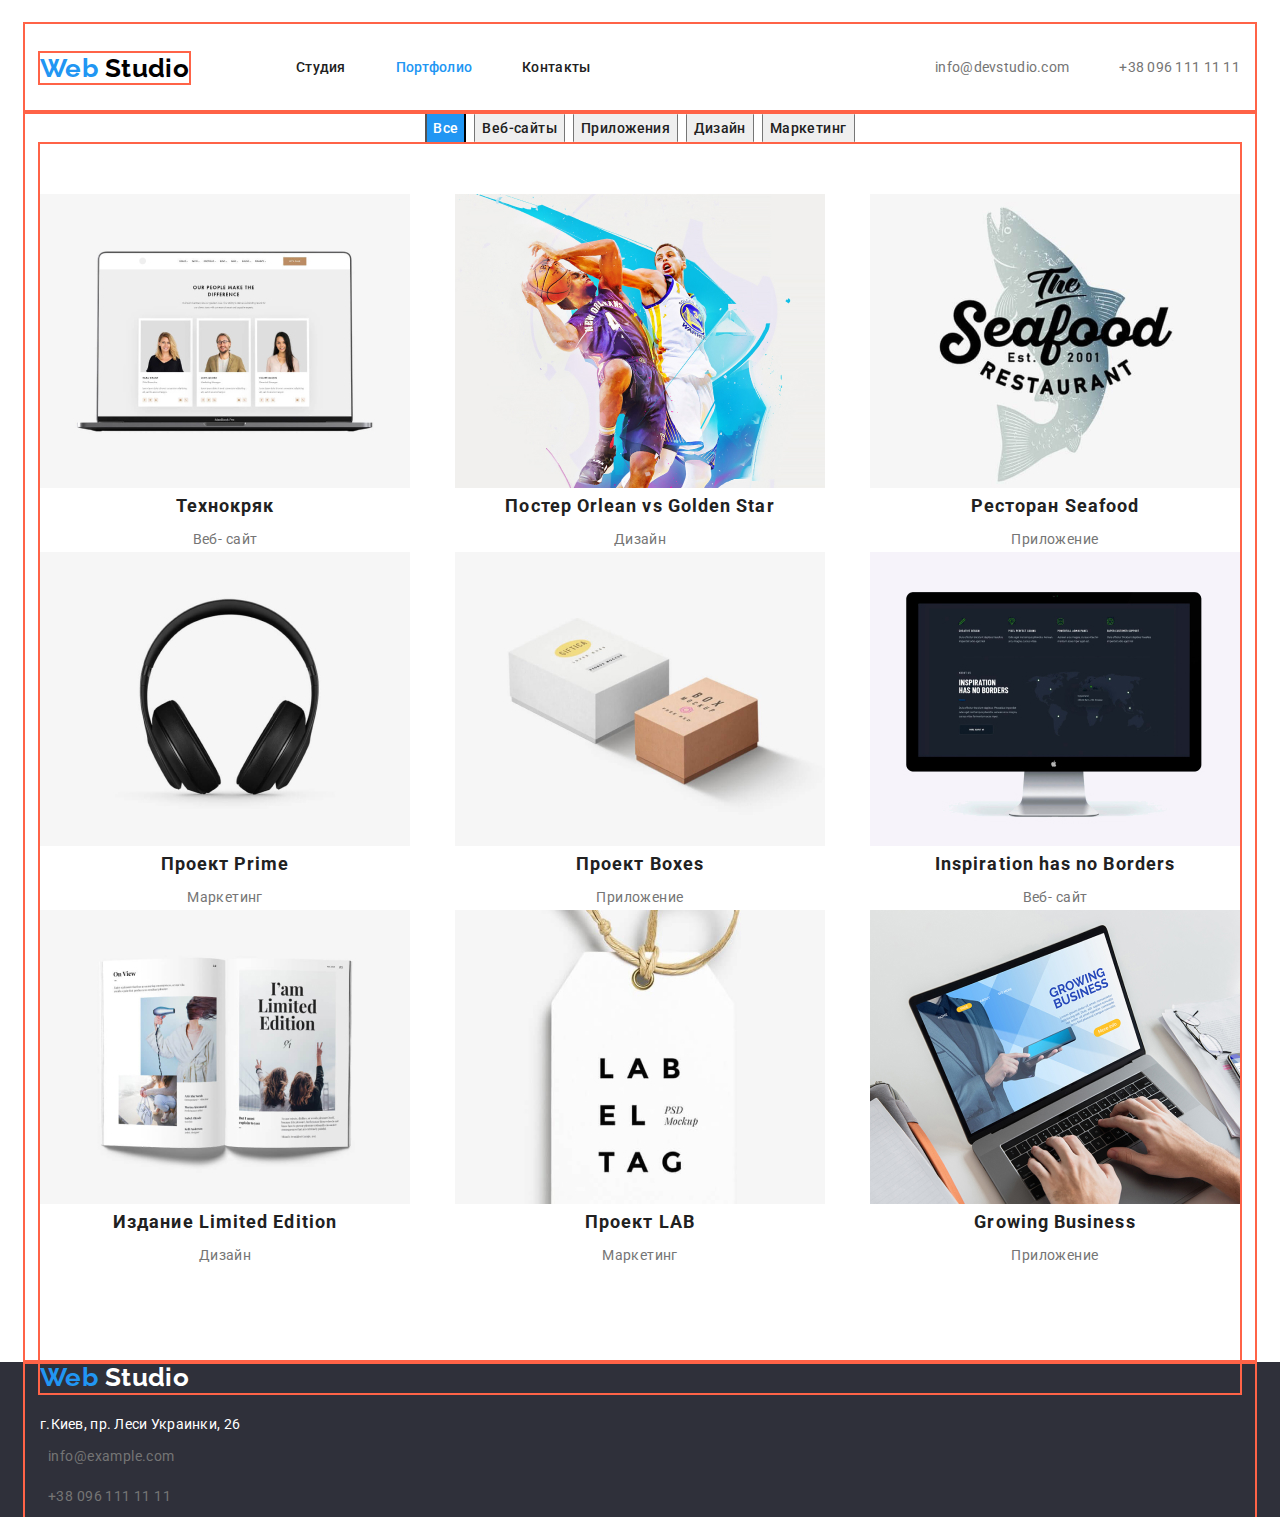
==== commit 9396698c: "дз3 первая проверка" ====
--- a/portfolio.html
+++ b/portfolio.html
@@ -17,8 +17,8 @@
 	<body>
 		<!-- Header -->
 		<header class="header">
-			<div class="container-logo">
-				<nav>
+			<div class="container">
+				<nav class="header-nav">
 					<a class="logo" href="./index.html">
 						<span class="logo-cl">Web</span>
 						Studio
@@ -35,15 +35,16 @@
 							<a class="header-link" href="">Контакты</a>
 						</li>
 					</ul>
+
+					<ul class="list-contact">
+						<li class="contact-link">
+							<a class="link" href="mailto:info@devstudio.com">info@devstudio.com</a>
+						</li>
+						<li class="contact-tel">
+							<a class="link" href="tel:+380961111111">+38 096 111 11 11</a>
+						</li>
+					</ul>
 				</nav>
-				<ul class="list-contact">
-					<li class="contact-link">
-						<a class="link" href="mailto:info@devstudio.com">info@devstudio.com</a>
-					</li>
-					<li class="contact-tel">
-						<a class="link" href="tel:+380961111111">+38 096 111 11 11</a>
-					</li>
-				</ul>
 			</div>
 		</header>
 		<main>
@@ -70,7 +71,7 @@
 							</li>
 						</ul>
 					</div>
-					<div class="cont">
+					<div class="content-card">
 						<ul class="card-list">
 							<li class="card-item">
 								<article class="card-art">
@@ -174,7 +175,7 @@
 		</main>
 		<!-- Footer -->
 		<footer class="footer">
-			<div class="container-logo">
+			<div class="container list-item">
 				<a class="logo" href="./index.html">
 					<span class="logo-cl">Web</span>
 					Studio
--- a/styles/styles.css
+++ b/styles/styles.css
@@ -25,7 +25,7 @@
 .header {
     padding-top: 24px;
     }
-.container, .container-logo
+.container
 {
     width: 1200px;
     margin-left: auto;
@@ -36,11 +36,12 @@
 
     outline: 2px solid tomato;
 }
-
-.container-logo 
-{
-    text-align: left;
-}
+.header-nav 
+{
+    display: flex;
+    align-items: center;
+}
+
 .container h1,
 h2,
 h3, p,
@@ -48,19 +49,39 @@
     margin-top: 0px;
     margin-bottom: 0px;
 }
+h2 
+{
+    margin-bottom: 50px;
+}
+h3 {margin-bottom: 10px;}
+.list .item + .item 
+{
+    margin-top: 9;
+}
+.list-item 
+{
+    display: flex;
+    text-align: left;
+    flex-direction: column;
+}
 .list-contact 
 {
     display: flex;
-    padding: 0%;}
+    padding: 0;}
 .header-item, .contact-link, .contact-tel 
 {
     text-decoration: none;
     list-style: none;
 }
+.item>.link 
+{
+    padding: 8px;
+}
+
 /* logo */
 .logo
 {
-    display: inline-block;
+    display: block;
 
     font-family: var(--secondary-font), sans-serif;
     font-weight: 700;
@@ -122,10 +143,19 @@
     display: block;
     padding-top: 32px;
     padding-bottom: 32px;
-}
-
-.link, .link-map
-{
+
+    font-style: normal;
+    font-size: 14px;
+    letter-spacing: 0.02em;
+    line-height: 1.71;
+    text-decoration: none;
+}
+
+.link-map
+{
+    display: block;
+    margin-top: 20px;
+
     font-style: normal;
     font-size: 14px;
     letter-spacing: 0.02em;
@@ -167,7 +197,6 @@
     outline: 2px solid tomato;
 }
 
-
 .button 
 {
     display: inline-block;
@@ -200,6 +229,14 @@
 }
 
 /* Benefits */
+.work 
+{
+    padding-bottom: 94px;
+}
+.command 
+{
+    padding-top: 94px;
+}
 .work-title, .command-title
 {
     font-weight: 700;
@@ -209,6 +246,12 @@
     color: var(--subtitle-txt);
 }
 
+.section 
+{
+    padding-top: 94px;
+    padding-bottom: 94px;
+}
+
 .section-title 
 {
     font-weight: 700;
@@ -219,7 +262,19 @@
 
 .section-item .text 
 {   
+    max-width: 270px;
     color: var(--primary-txt-color);
+}
+.command-img 
+{
+    display: block;
+    margin-right: 0;
+    margin-bottom: 30px;
+}
+.command-item, .work-item 
+{
+    /* flex-grow: 1; */
+    min-width: 270px;
 }
 .command-item .subtitle {
     font-weight: 500;
@@ -228,8 +283,10 @@
     text-transform: capitalize;
     color: var(--subtitle-txt);
 }
-.command-item .text 
-{
+.command-item>.text 
+{
+    margin-bottom: 30px;
+    
     font-size: 16px;
     line-height: 1.19;
     color: var(--primary-txt-color);
@@ -242,35 +299,55 @@
     padding: 0px;
     list-style: none;
 }
-.card-list 
-{
-    display: flex;
-    flex-wrap: wrap;
+
+.section-list,
+.work-list,
+.command-list, .header-nav
+{
+    display: flex;
+    justify-content: space-between;
+}
+.section-list .section-item + .section-item, 
+.work-list .work-item + .work-item, 
+.command-list .command-item + .command-item,
+.card-list .card-item + .card-item
+{
+    margin-right: 0;
+    /* margin-left: 30px; */
+}
+
+
+.work-img 
+{
+    
+    display: block;
+}
+
+.header-list .header-item + .header-item 
+{
+    margin-left: 50px;
 }
 .header-list 
 {
-    display: flex;
-    display: inline-block;
-}
-.header-list .header-item + .header-item 
+    margin-left: 93px;
+    margin-right: 331px;}
+.list-contact .contact-link + .contact-tel 
 {
     margin-left: 50px;
 }
-.list-contact .contact-link + .contact-tel 
-{
-    margin-left: 50px;
-}
+.list-contact {justify-content: flex-end;}
+
 /* .header-item {
     outline: 2px solid tomato;
 
 } */
 
 /* Filter on page two */
-.filter-list 
-{
+.filter-list, .header-list
+{
+    display: flex;
     justify-content: center;
-    display: flex;
-}
+    }
 
 .filter-list .item-btn:not(:last-child) 
 {
@@ -306,27 +383,29 @@
 }
 
 /* Content card */
-.cont {
+.content-card {
     padding-top: 50px;
+    padding-bottom: 94px;
     outline: 2px solid tomato;
 }
-.card-list .card-item + .card-item 
-{
-    margin-left: 30px;
-}
-
-.card-item:nth-of-type(3n+1)
-{margin-left: 0;}
+
+.card-list {
+    display: flex;
+    flex-wrap: wrap;
+    justify-content: space-between;
+}
+.card-item:nth-of-type(3n+1) {
+    margin-left: 0;
+}
 
 .card-item:nth-of-type(3n) {
     margin-right: 0;
 }
-
-.card-item:nth-last-of-type(-n+3) {
-    margin-bottom: 94px;
-}
+.card-img {display: block;}
 .card-title 
 {
+    margin-bottom: 4px;
+
     font-weight: 700;
     font-size: 18px;
     line-height: 2;
@@ -352,3 +431,4 @@
     background-color: var(--hero-bcg);
 }
 
+
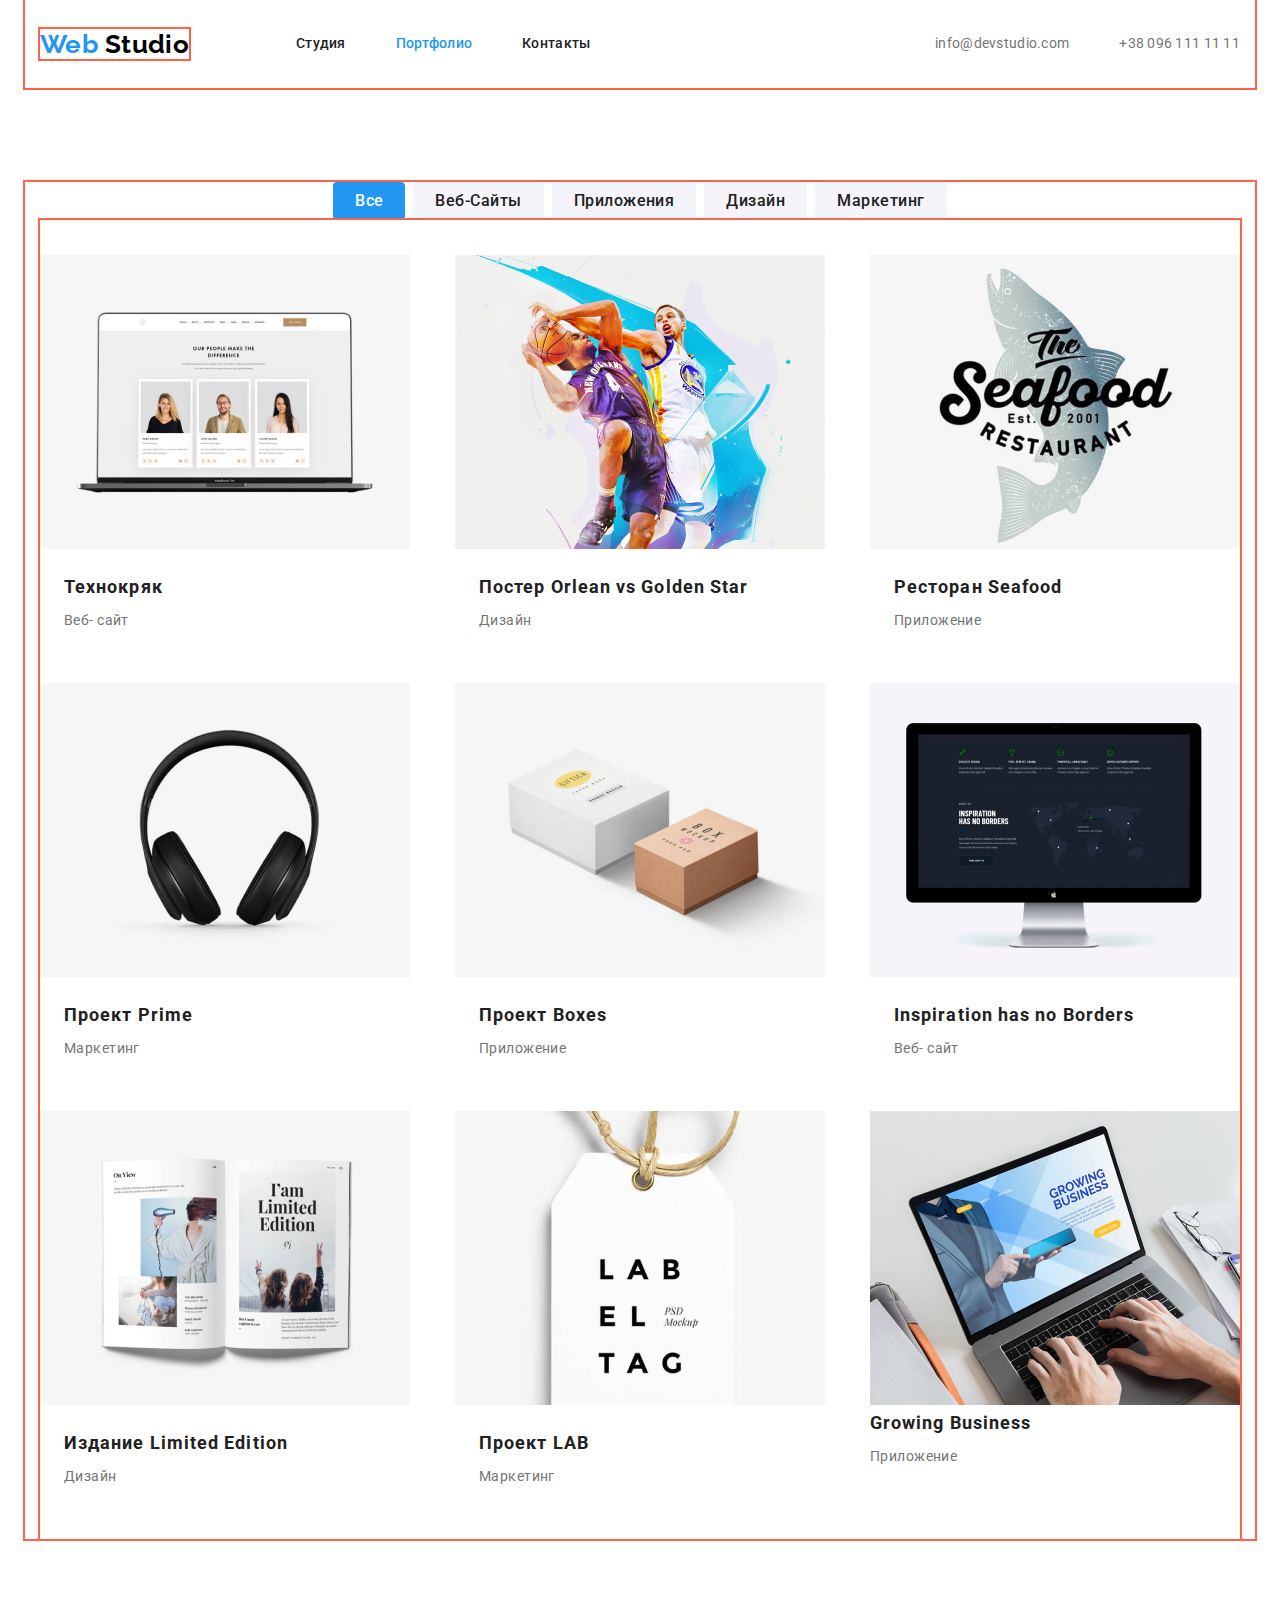
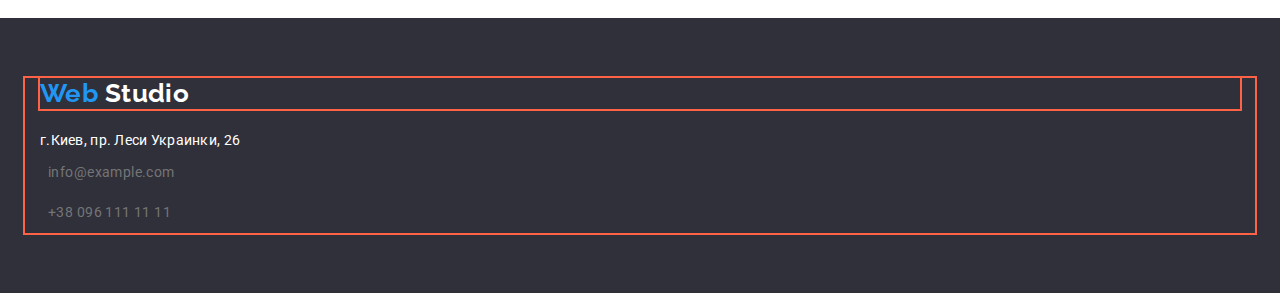
==== commit e405a6da: "дз3 исправлено" ====
--- a/portfolio.html
+++ b/portfolio.html
@@ -49,7 +49,7 @@
 		</header>
 		<main>
 			<!-- Filter -->
-			<section class="filter">
+			<section class="section">
 				<div class="container">
 					<div>
 						<h1 hidden>Наши работы</h1>
@@ -76,89 +76,105 @@
 							<li class="card-item">
 								<article class="card-art">
 									<img class="card-img" src="./images/portfolio/img-1.jpg" alt="ноутбук" />
-									<h2 class="card-title">Технокряк</h2>
-									<p class="card-text">
-										Веб-
-										<span class="ignor">сайт</span>
-									</p>
+									<div class="card">
+										<h2 class="card-title">Технокряк</h2>
+										<p class="card-text">
+											Веб-
+											<span class="ignor">сайт</span>
+										</p>
+									</div>
 								</article>
 							</li>
 							<li class="card-item">
 								<article class="card-art">
 									<img class="card-img" src="./images/portfolio/img-2.jpg" alt="постер" />
-									<h2 class="card-title">
-										Постер
-										<span lang="en">
-											Orlean
-											<span class="ignor">vs</span>
-											Golden Star
-										</span>
-									</h2>
-									<p class="card-text">Дизайн</p>
+									<div class="card">
+										<h2 class="card-title">
+											Постер
+											<span lang="en">
+												Orlean
+												<span class="ignor">vs</span>
+												Golden Star
+											</span>
+										</h2>
+										<p class="card-text">Дизайн</p>
+									</div>
 								</article>
 							</li>
 							<li class="card-item">
 								<article class="card-art">
 									<img class="card-img" src="./images/portfolio/img-3.jpg" alt="рыба как логотип" />
-									<h2 class="card-title">
-										Ресторан
-										<span lang="en">Seafood</span>
-									</h2>
-									<p class="card-text">Приложение</p>
+									<div class="card">
+										<h2 class="card-title">
+											Ресторан
+											<span lang="en">Seafood</span>
+										</h2>
+										<p class="card-text">Приложение</p>
+									</div>
 								</article>
 							</li>
 							<li class="card-item">
 								<article class="card-art">
 									<img class="card-img" src="./images/portfolio/img-4.jpg" alt="наушники" />
-									<h2 class="card-title">
-										Проект
-										<span lang="en">Prime</span>
-									</h2>
-									<p class="card-text">Маркетинг</p>
+									<div class="card">
+										<h2 class="card-title">
+											Проект
+											<span lang="en">Prime</span>
+										</h2>
+										<p class="card-text">Маркетинг</p>
+									</div>
 								</article>
 							</li>
 							<li class="card-item">
 								<article class="card-art">
 									<img class="card-img" src="./images/portfolio/img-5.jpg" alt="две коробочки" />
-									<h2 class="card-title">
-										Проект
-										<span lang="en">Boxes</span>
-									</h2>
-									<p class="card-text">Приложение</p>
+									<div class="card">
+										<h2 class="card-title">
+											Проект
+											<span lang="en">Boxes</span>
+										</h2>
+										<p class="card-text">Приложение</p>
+									</div>
 								</article>
 							</li>
 							<li class="card-item">
 								<article class="card-art">
 									<img class="card-img" src="./images/portfolio/img-6.jpg" alt="монитор" />
-									<h2 class="card-title" lang="en">
-										Inspiration
-										<span class="ignor">has no</span>
-										Borders
-									</h2>
-									<p class="card-text">
-										Веб-
-										<span class="ignor">сайт</span>
-									</p>
+									<div class="card">
+										<h2 class="card-title" lang="en">
+											Inspiration
+											<span class="ignor">has no</span>
+											Borders
+										</h2>
+										<p class="card-text">
+											Веб-
+											<span class="ignor">сайт</span>
+										</p>
+									</div>
 								</article>
 							</li>
 							<li class="card-item">
 								<article class="card-art">
 									<img class="card-img" src="./images/portfolio/img-7.jpg" alt="книга" />
-									<h2 class="card-title">
-										Издание
-										<span lang="en">Limited Edition</span>
-									</h2>
-									<p class="card-text">Дизайн</p>
+									<div class="card">
+										<h2 class="card-title">
+											Издание
+											<span lang="en">Limited Edition</span>
+										</h2>
+										<p class="card-text">Дизайн</p>
+									</div>
 								</article>
 							</li>
 							<li class="card-item">
 								<article class="card-art">
 									<img class="card-img" src="./images/portfolio/img-8.jpg" alt="медальон" />
-									<h2 class="card-title">
-										Проект
-										<span lang="en">LAB</span>
-									</h2>
-									<p class="card-text">Маркетинг</p>
+									<div class="card">
+										<h2 class="card-title">
+											Проект
+											<span lang="en">LAB</span>
+										</h2>
+										<p class="card-text">Маркетинг</p>
+									</div>
 								</article>
 							</li>
 							<li class="card-item">
--- a/styles/styles.css
+++ b/styles/styles.css
@@ -23,7 +23,7 @@
 }
 /* Header */
 .header {
-    padding-top: 24px;
+    border-bottom: 1px;
     }
 .container
 {
@@ -33,7 +33,7 @@
     padding-left: 15px;
     padding-right: 15px;
     text-align: center;
-
+   
     outline: 2px solid tomato;
 }
 .header-nav 
@@ -133,6 +133,12 @@
 }
 
 /* link to page */
+.card 
+{
+    padding: 20px 24px;
+    text-align: left;
+}
+
 .link, .card-text 
 {
     color: var(--primary-txt-color);
@@ -233,10 +239,12 @@
 {
     padding-bottom: 94px;
 }
+
 .command 
 {
-    padding-top: 94px;
-}
+    padding: 30px;
+}
+
 .work-title, .command-title
 {
     font-weight: 700;
@@ -259,17 +267,27 @@
     text-transform: uppercase;
     color: var(--subtitle-txt); 
 }
+.section-item 
+{
+    text-align: left;
+}
 
 .section-item .text 
 {   
     max-width: 270px;
     color: var(--primary-txt-color);
 }
+
+.section-command 
+{
+    padding: 94px 0;
+    background-color: var(--background);
+}
+
 .command-img 
 {
     display: block;
     margin-right: 0;
-    margin-bottom: 30px;
 }
 .command-item, .work-item 
 {
@@ -285,8 +303,6 @@
 }
 .command-item>.text 
 {
-    margin-bottom: 30px;
-    
     font-size: 16px;
     line-height: 1.19;
     color: var(--primary-txt-color);
@@ -315,7 +331,14 @@
     margin-right: 0;
     /* margin-left: 30px; */
 }
-
+.command-item 
+{
+    /* material shadow v1 */
+    box-shadow: 0px 1px 3px rgba(0, 0, 0, 0.12), 0px 1px 1px rgba(0, 0, 0, 0.14), 0px 2px 1px rgba(0, 0, 0, 0.2);
+    border-radius: 0px 0px 4px 4px;
+
+    background-color: var(--bcg-color);
+}
 
 .work-img 
 {
@@ -360,12 +383,7 @@
     color: var(--bcg-color);
     background-color: var(--accent-txt-color);
 }
-.filter-btn
-{
-    cursor: pointer;
-    text-transform: capitalize;
-    color: var(--subtitle-txt);
-}
+
 .filter-btn,
 .card-title .ignor,
 .card-text .ignor 
@@ -374,18 +392,25 @@
 }
 .filter-btn
 {
+    padding: 6px 22px;
     font-family: var(--main-font), sans-serif;
     font-weight: 500;
-    font-size: var(--main-font-size);
+    font-size: 16px;
     line-height: 26px;
     text-align: center;
+    text-transform: capitalize;
     letter-spacing: 0.03em;;
+    cursor: pointer;
+    color: var(--subtitle-txt);
+
+    background: #F5F4FA;
+    border-radius: 4px;
+    border: none;
 }
 
 /* Content card */
 .content-card {
     padding-top: 50px;
-    padding-bottom: 94px;
     outline: 2px solid tomato;
 }
 
@@ -393,9 +418,8 @@
     display: flex;
     flex-wrap: wrap;
     justify-content: space-between;
-}
-.card-item:nth-of-type(3n+1) {
-    margin-left: 0;
+
+    margin: -15px;
 }
 
 .card-item:nth-of-type(3n) {
@@ -417,7 +441,13 @@
 {
     text-transform: capitalize;
 }
-
+.card-art 
+{
+    margin-left: 15px;
+    margin-right: 15px;
+    margin-bottom: 30px;
+    text-align: left;
+}
 .filter-btn:hover,
 .filter-btn:focus 
 {
@@ -428,6 +458,7 @@
 /* Footer */
 .footer 
 {
+    padding: 60px 0;
     background-color: var(--hero-bcg);
 }
 
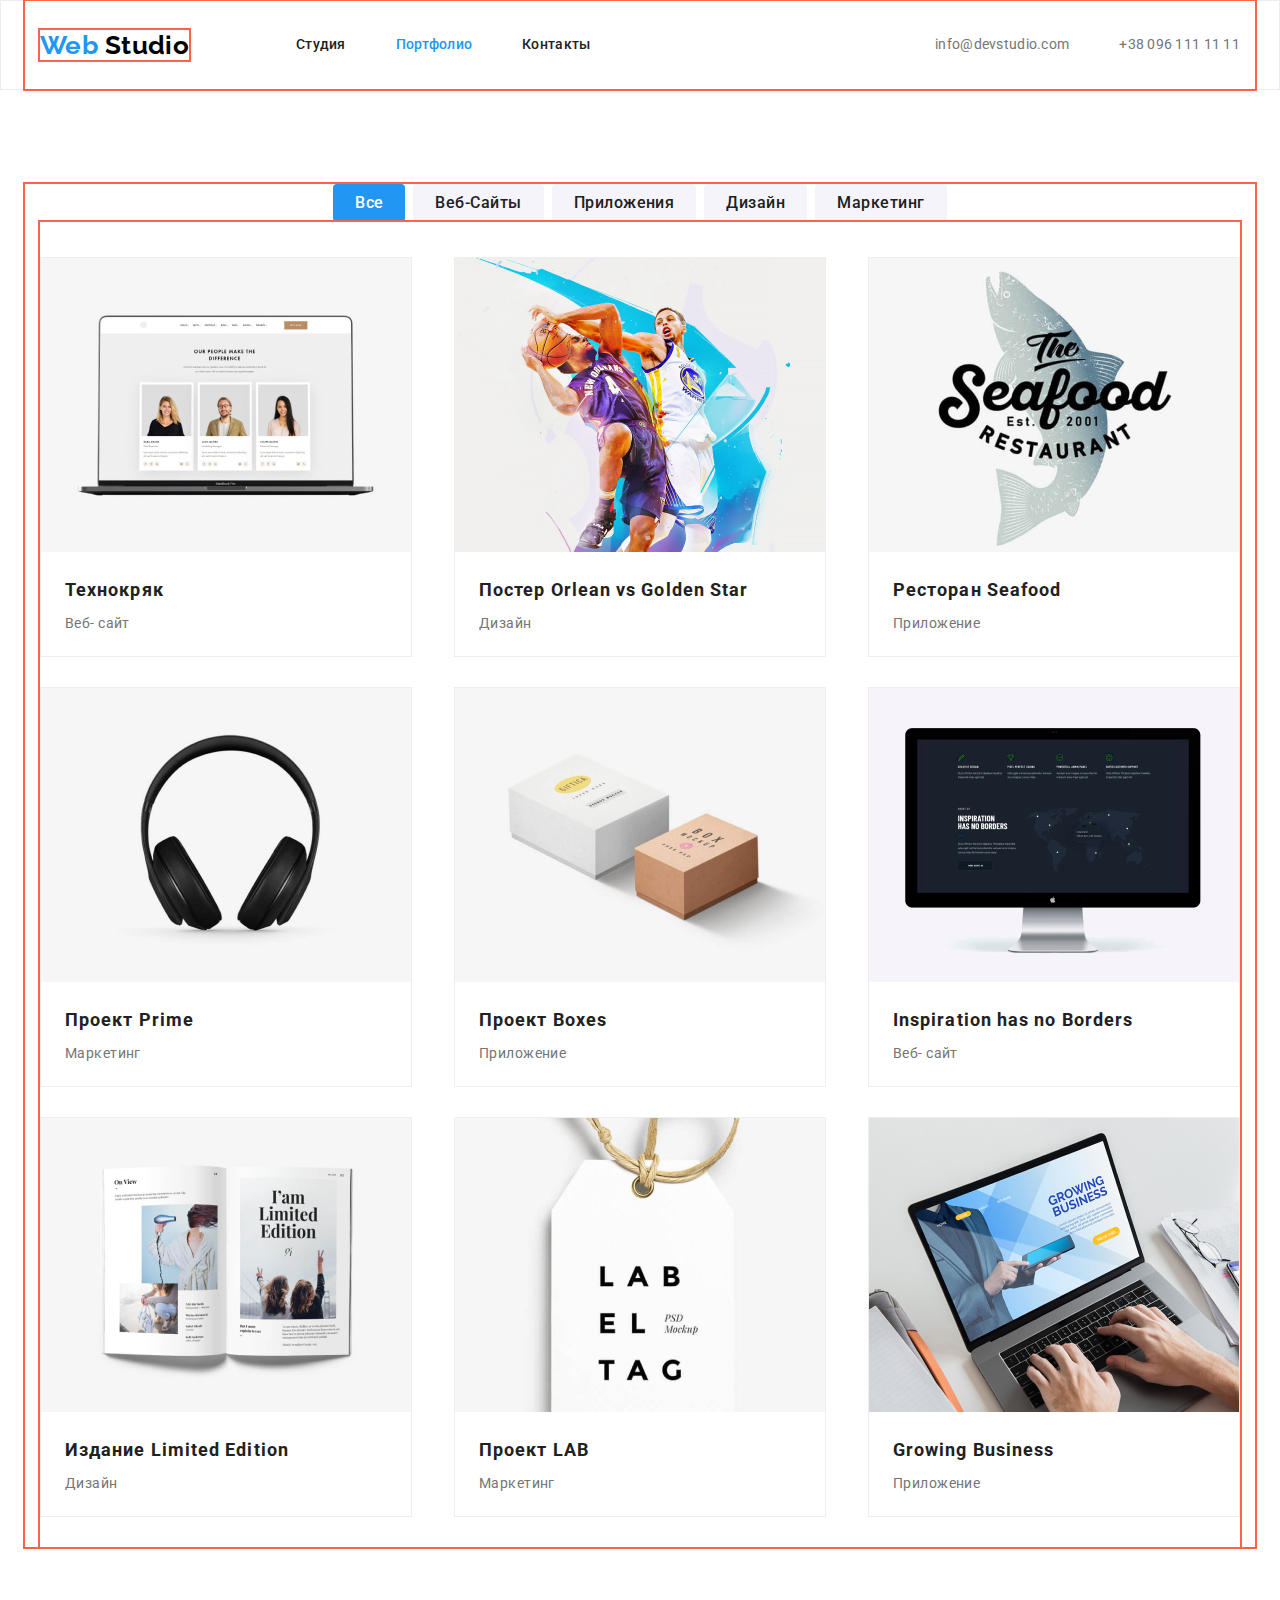
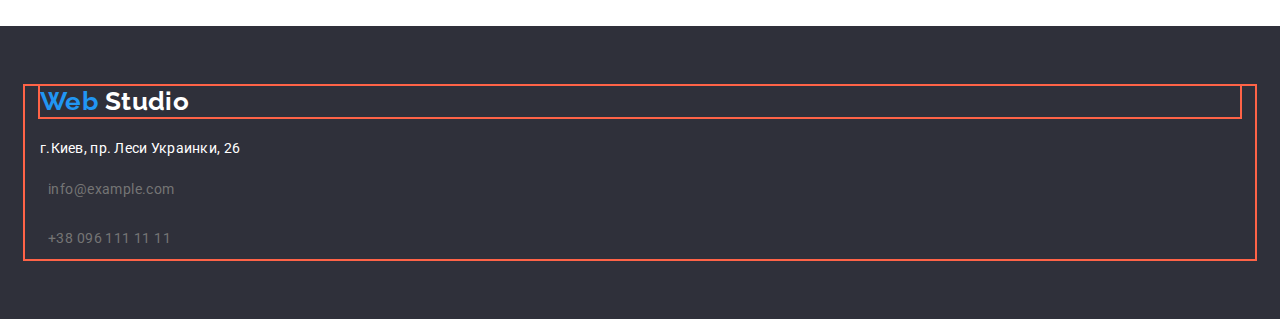
==== commit 29cf66a8: "правка ДЗ 3" ====
--- a/portfolio.html
+++ b/portfolio.html
@@ -180,8 +180,10 @@
 							<li class="card-item">
 								<article class="card-art">
 									<img class="card-img" src="./images/portfolio/img-9.jpg" alt="нетбук" />
-									<h2 class="card-title" lang="en">Growing Business</h2>
-									<p class="card-text">Приложение</p>
+									<div class="card">
+										<h2 class="card-title" lang="en">Growing Business</h2>
+										<p class="card-text">Приложение</p>
+									</div>
 								</article>
 							</li>
 						</ul>
--- a/styles/styles.css
+++ b/styles/styles.css
@@ -23,7 +23,7 @@
 }
 /* Header */
 .header {
-    border-bottom: 1px;
+    border: 1px solid #ECECEC;
     }
 .container
 {
@@ -56,7 +56,7 @@
 h3 {margin-bottom: 10px;}
 .list .item + .item 
 {
-    margin-top: 9;
+    margin-top: 9px;
 }
 .list-item 
 {
@@ -422,9 +422,9 @@
     margin: -15px;
 }
 
-.card-item:nth-of-type(3n) {
+/* .card-item:nth-of-type(3n) {
     margin-right: 0;
-}
+} */
 .card-img {display: block;}
 .card-title 
 {
@@ -443,10 +443,12 @@
 }
 .card-art 
 {
+    box-sizing: border-box;
     margin-left: 15px;
     margin-right: 15px;
     margin-bottom: 30px;
     text-align: left;
+    border: 1px solid #EEEEEE;
 }
 .filter-btn:hover,
 .filter-btn:focus 
